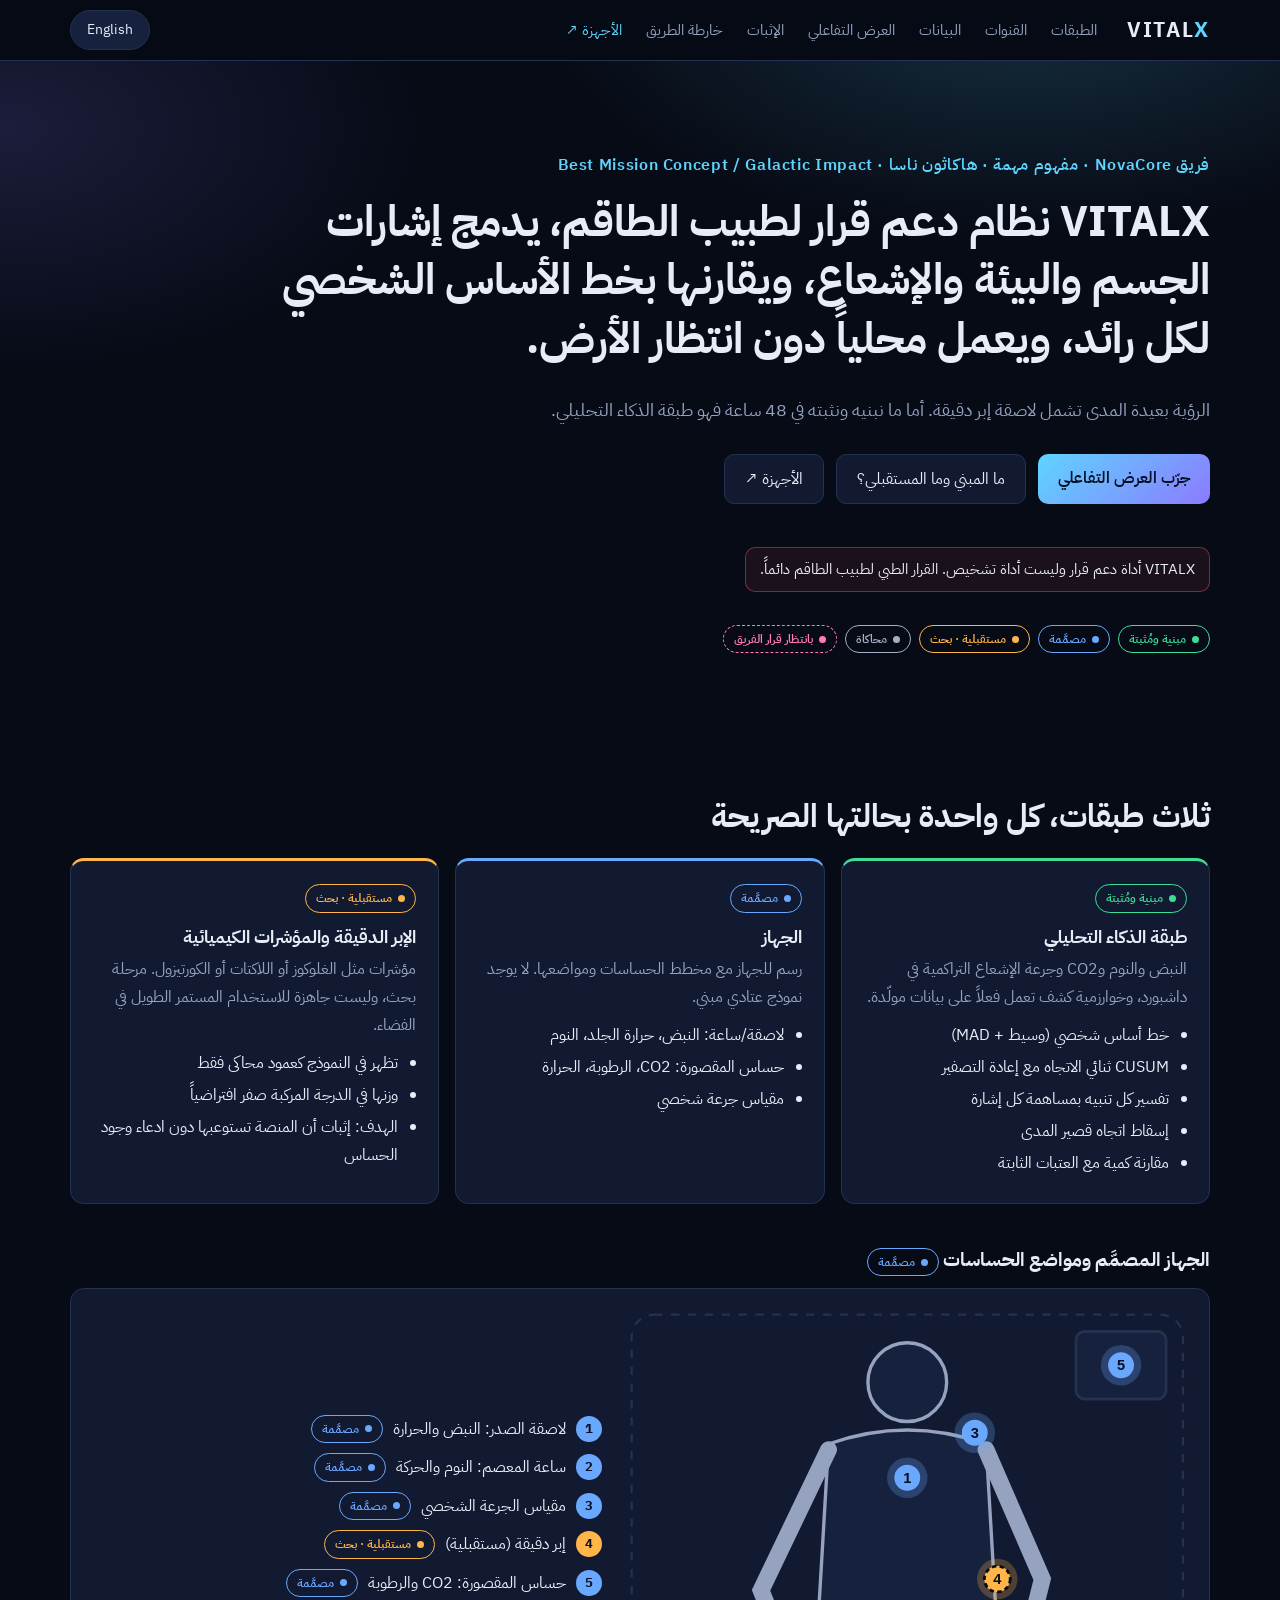
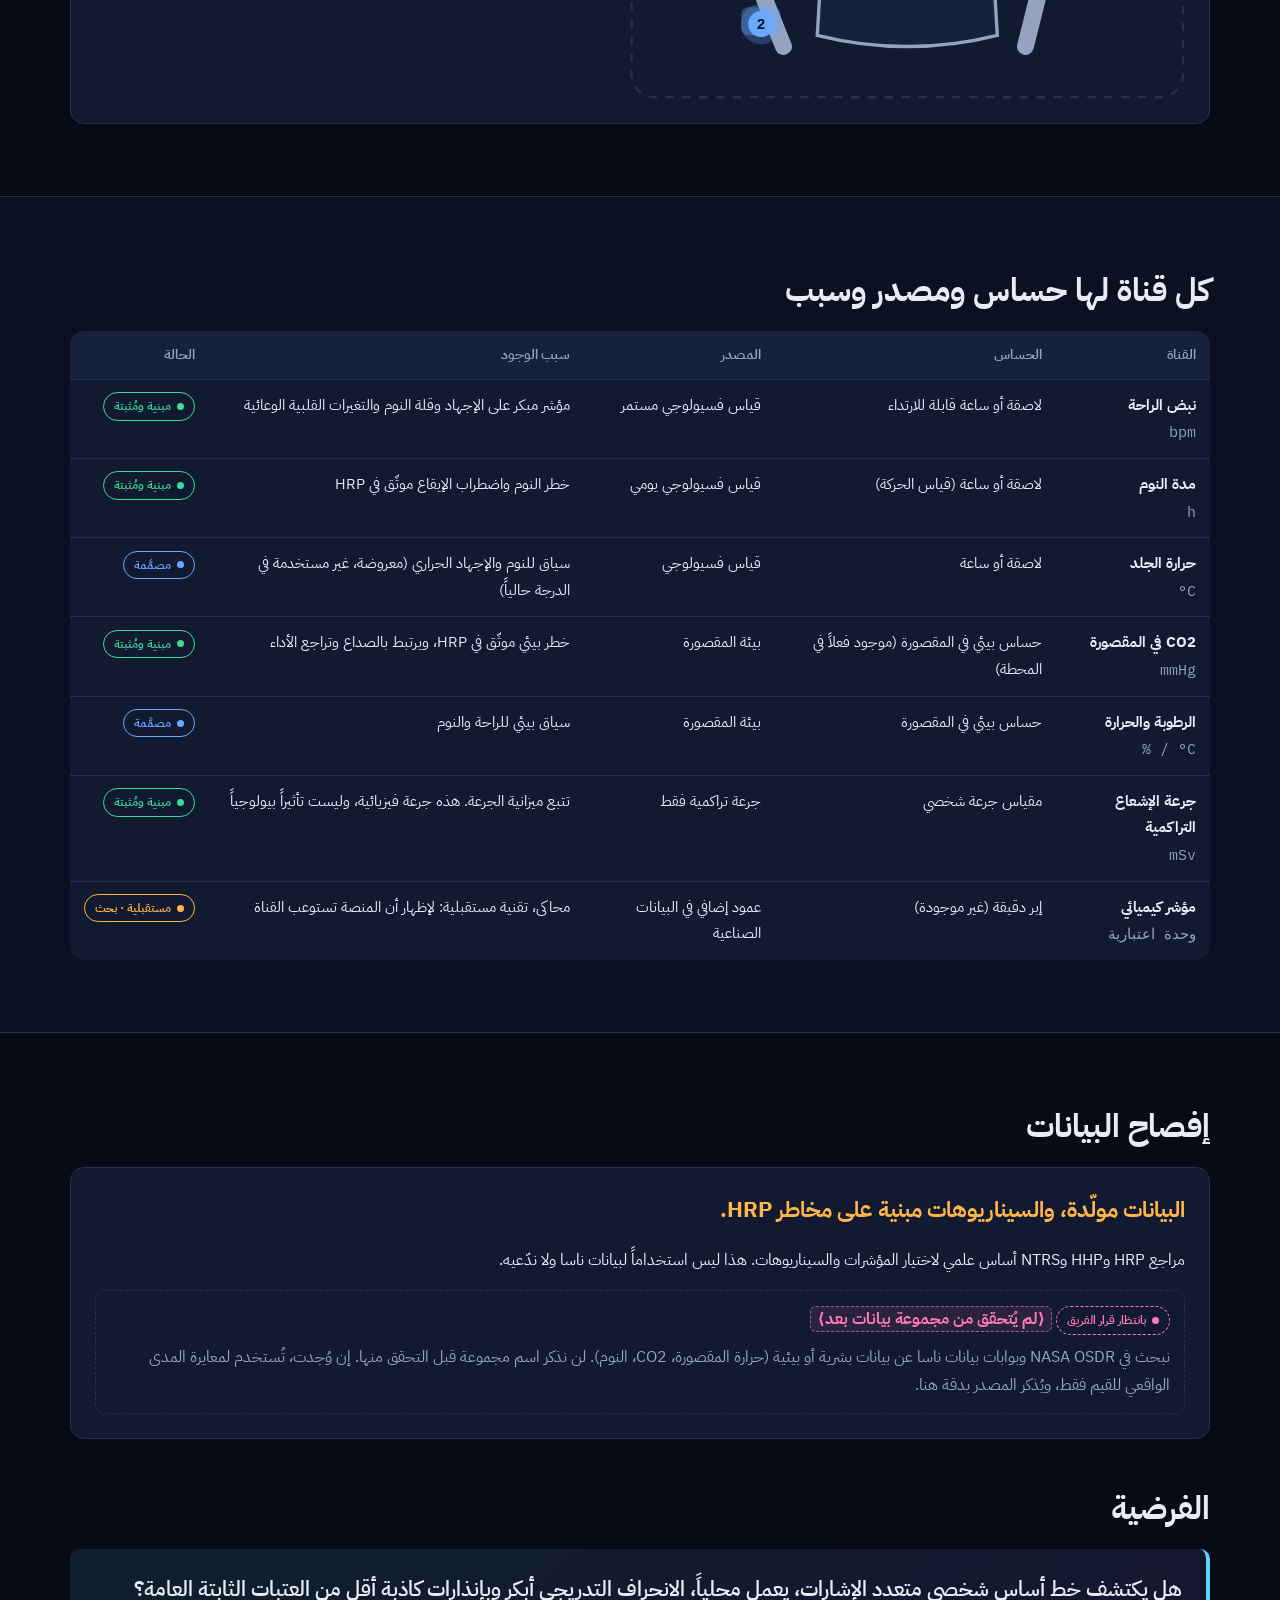
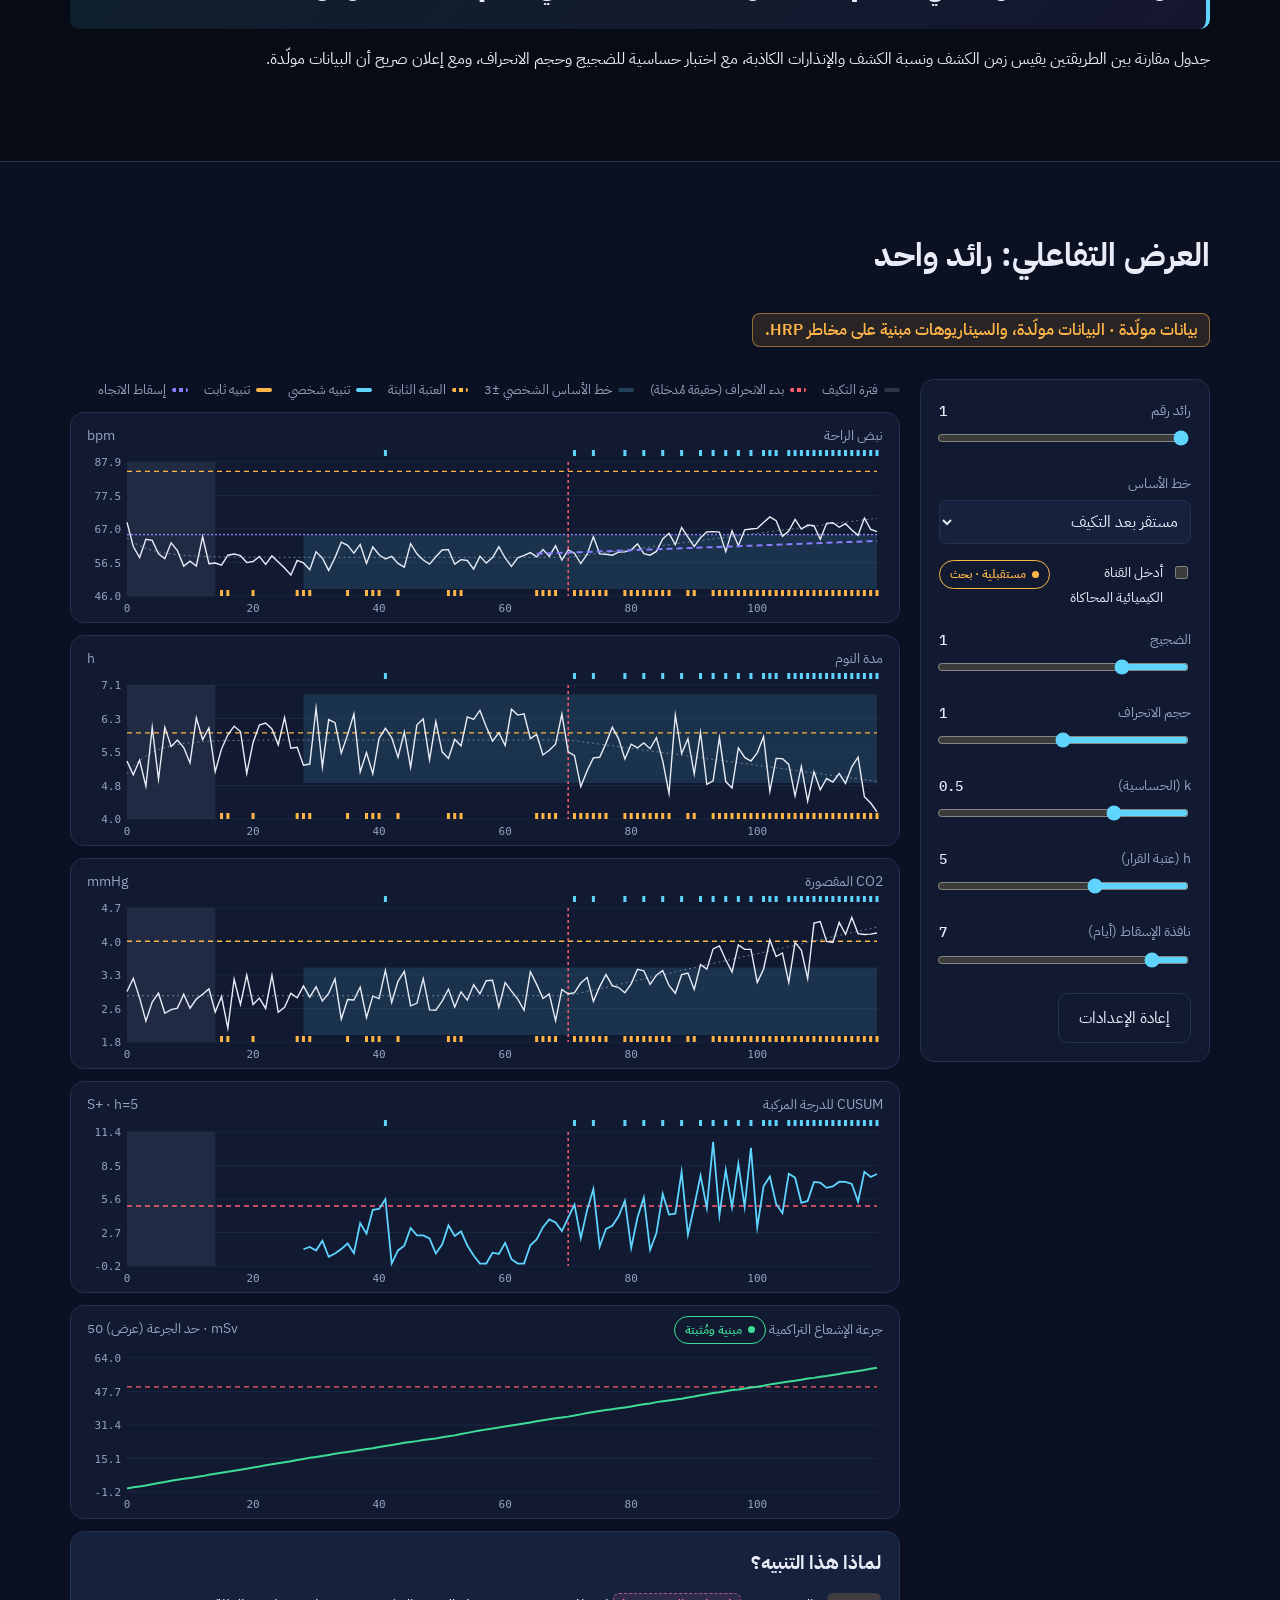
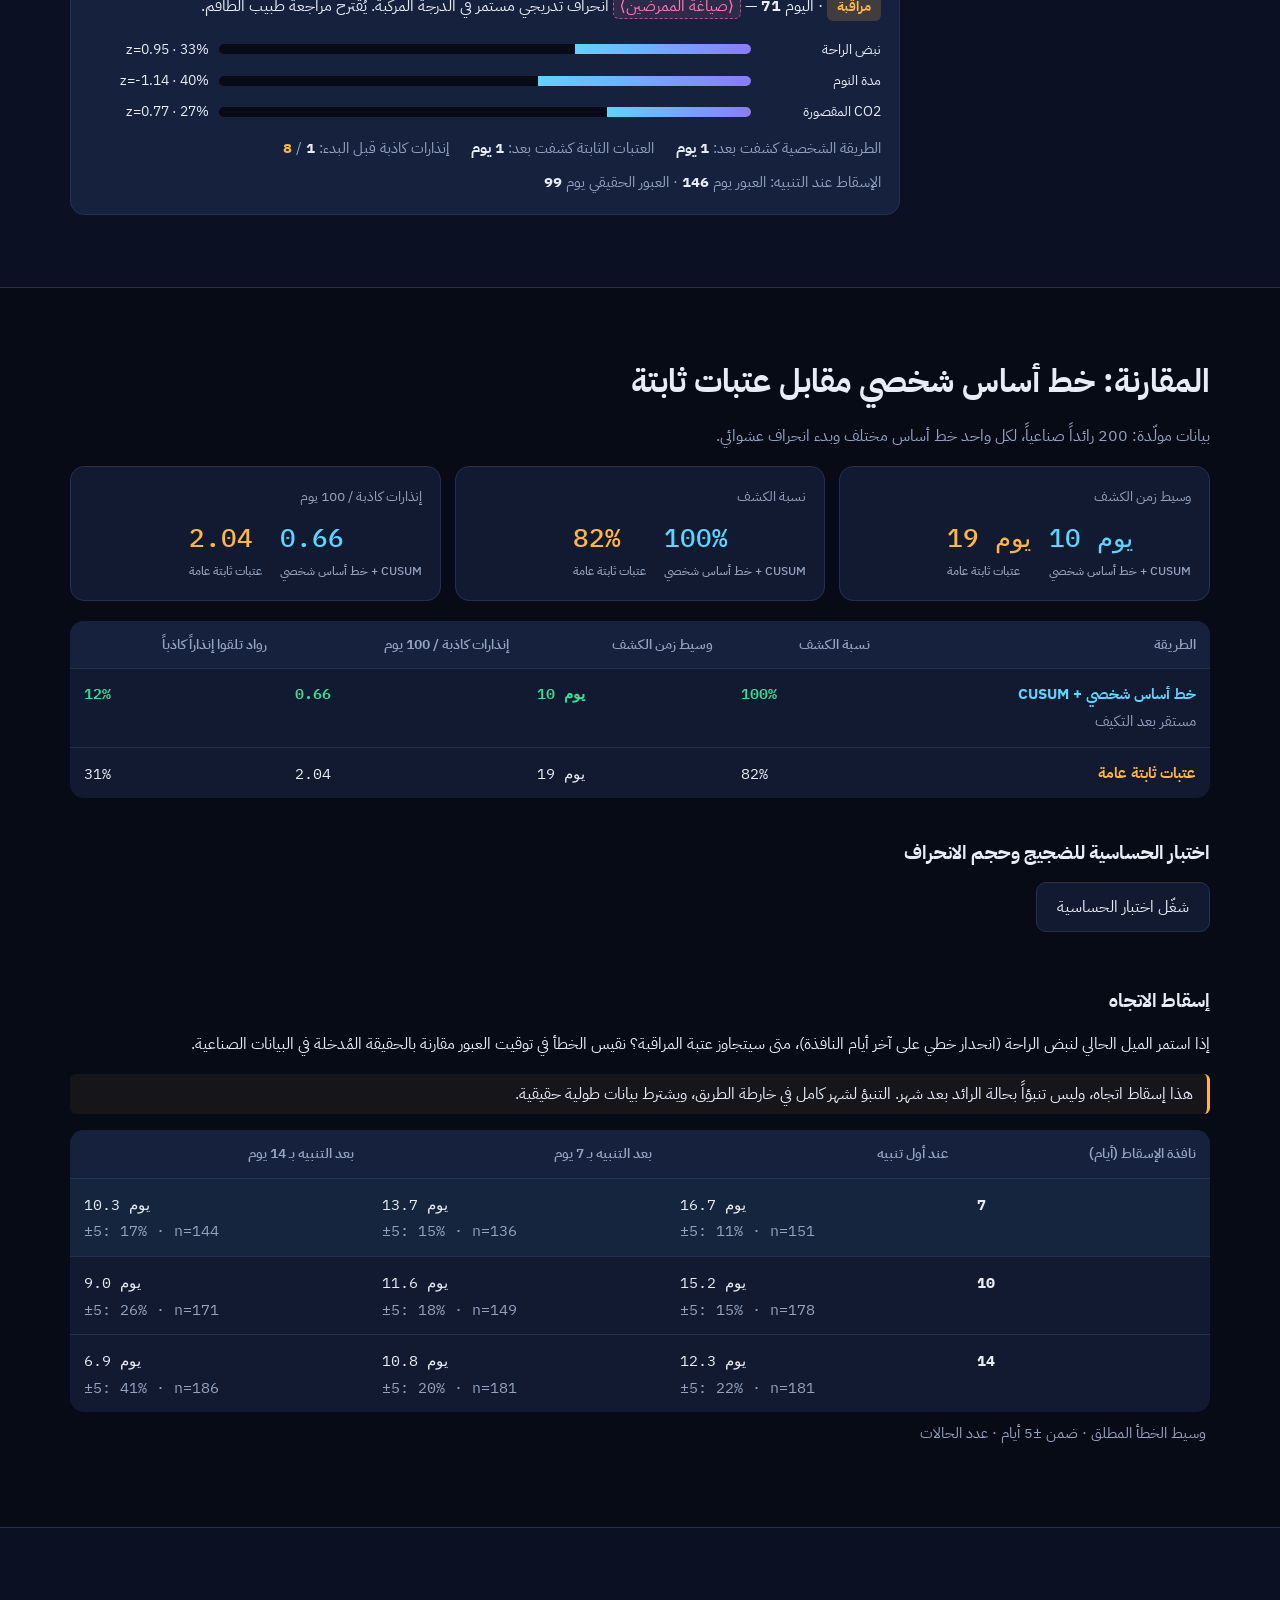
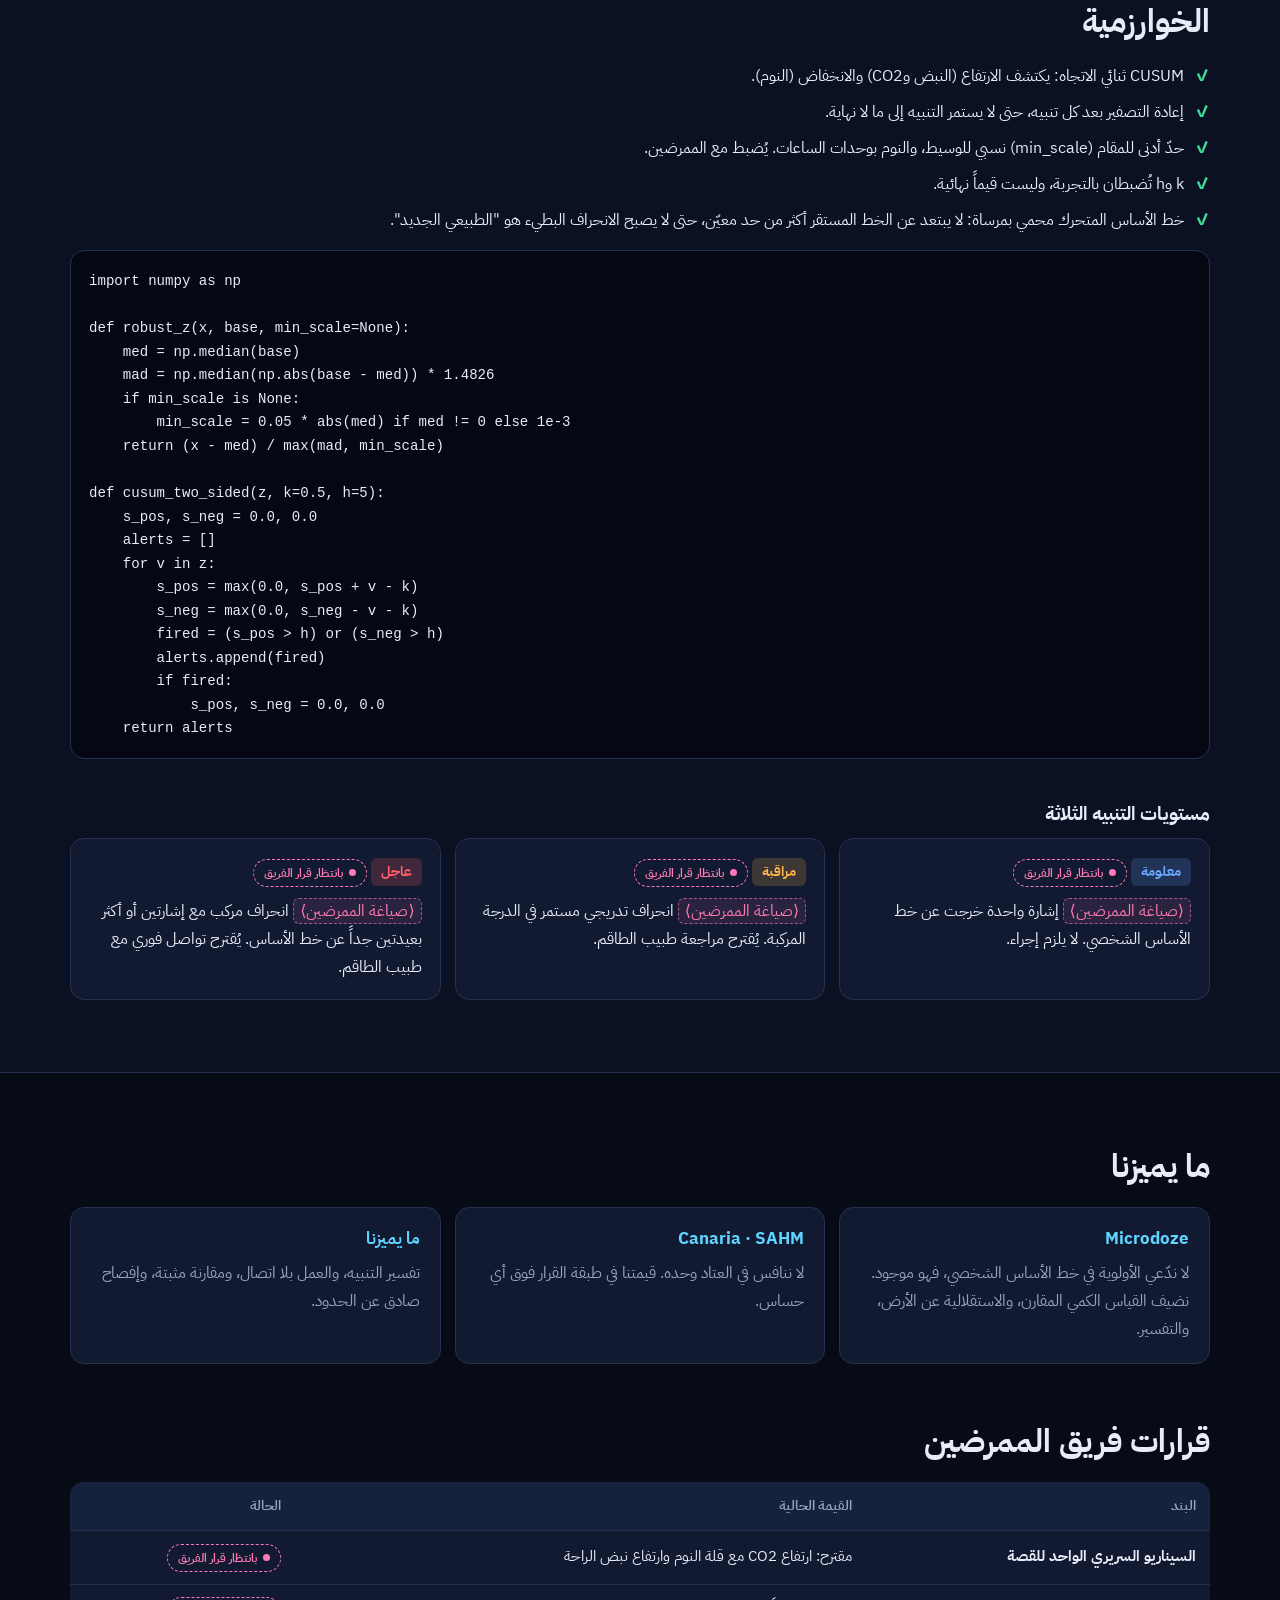
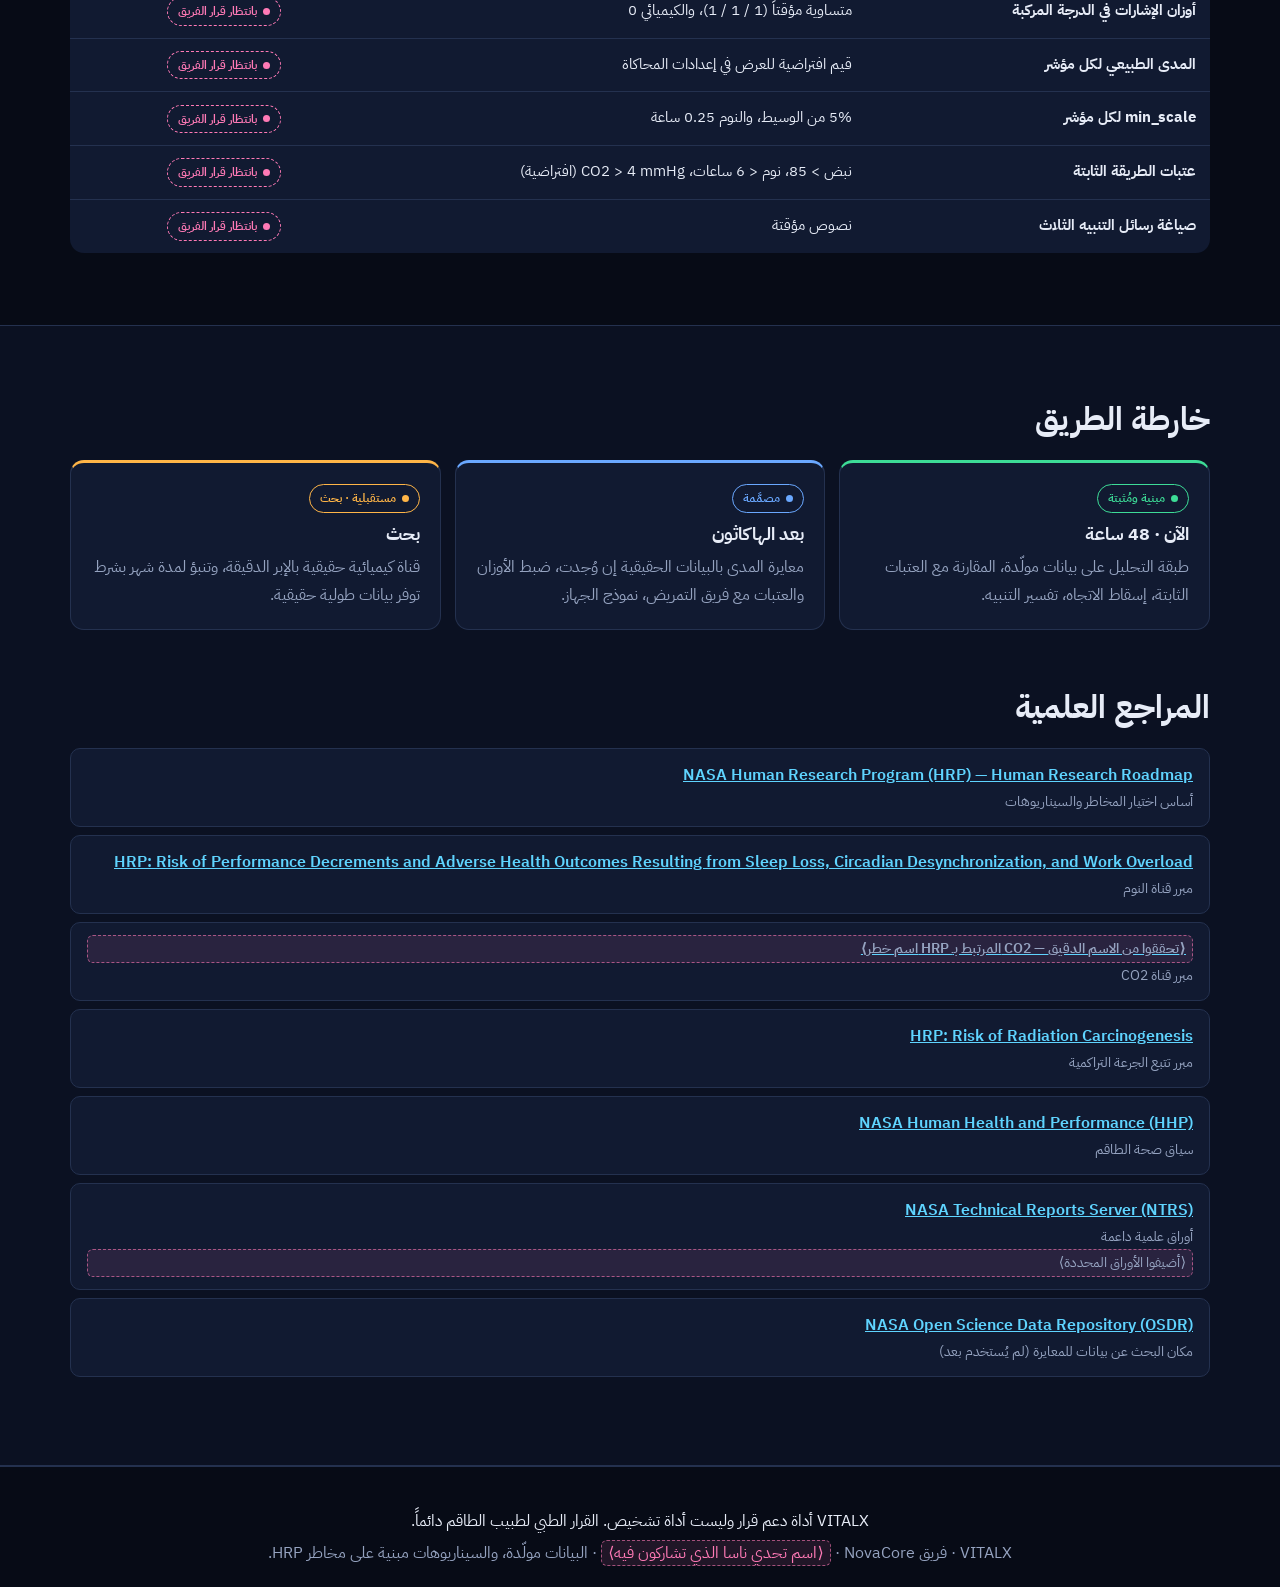
==== index.html @ cd6a0ce9 "Add VITALX project website (bilingual, interactive demo, devices page) Co-Authored-By: Claude Opus 5" ====
<!doctype html>
<html lang="ar" dir="rtl">
<head>
<meta charset="utf-8">
<meta name="viewport" content="width=device-width, initial-scale=1">
<title>VITALX</title>
<link rel="preconnect" href="https://fonts.googleapis.com">
<link rel="preconnect" href="https://fonts.gstatic.com" crossorigin>
<link href="https://fonts.googleapis.com/css2?family=IBM+Plex+Sans+Arabic:wght@400;500;600;700&family=IBM+Plex+Mono:wght@400;500&display=swap" rel="stylesheet">
<link rel="stylesheet" href="styles.css">
</head>
<body>
<!-- هيكل الصفحة فقط. كل النصوص تأتي من content.js -->
<header class="topbar">
  <div class="wrap topbar-in">
    <a class="brand" href="#top">VITAL<span>X</span></a>
    <nav id="nav"></nav>
    <button id="langBtn" class="lang-btn" type="button"></button>
  </div>
</header>

<main id="top">
  <section class="hero">
    <div class="wrap">
      <p class="kicker" id="heroKicker"></p>
      <h1 id="heroVision"></h1>
      <p class="lede" id="heroScope"></p>
      <div class="hero-cta">
        <a class="btn primary" href="#demo" id="ctaDemo"></a>
        <a class="btn" href="#layers" id="ctaLayers"></a>
      </div>
      <p class="disclaimer" id="heroDisclaimer"></p>
      <div class="legend-status" id="statusLegend"></div>
    </div>
  </section>

  <section id="layers" class="sec"><div class="wrap">
    <h2 id="hLayers"></h2>
    <div class="layers" id="layersGrid"></div>
    <h3 id="hDevice"></h3>
    <div class="device">
      <svg id="deviceSvg" viewBox="0 0 100 70" role="img" aria-label="VITALX device diagram"></svg>
      <ol id="deviceList" class="device-list"></ol>
    </div>
  </div></section>

  <section id="channels" class="sec alt"><div class="wrap">
    <h2 id="hChannels"></h2>
    <div class="table-scroll"><table class="tbl" id="channelsTbl"></table></div>
  </div></section>

  <section id="data" class="sec"><div class="wrap">
    <h2 id="hData"></h2>
    <div class="disclosure">
      <p class="big" id="dataDisclosure"></p>
      <p id="dataNotClaim"></p>
      <div class="dataset" id="dataset"></div>
    </div>
    <h2 id="hHypothesis"></h2>
    <blockquote class="hypo" id="hypoQ"></blockquote>
    <p id="hypoProof"></p>
  </div></section>

  <section id="demo" class="sec alt"><div class="wrap">
    <h2 id="hDemo"></h2>
    <p class="tag-synth" id="synthTag"></p>
    <div class="demo">
      <aside class="controls" id="controls"></aside>
      <div class="charts">
        <div class="chart-legend" id="chartLegend"></div>
        <div id="chartPanels"></div>
        <div class="explain" id="explain"></div>
      </div>
    </div>
  </div></section>

  <section id="proof" class="sec"><div class="wrap">
    <h2 id="hProof"></h2>
    <p class="muted" id="cohortNote"></p>
    <div class="kpis" id="kpis"></div>
    <div class="table-scroll"><table class="tbl" id="cohortTbl"></table></div>

    <h3 id="hSens"></h3>
    <button class="btn" id="sensBtn" type="button"></button>
    <div class="table-scroll"><div id="sensOut"></div></div>

    <h3 id="hForecast"></h3>
    <p id="forecastText"></p>
    <p class="note" id="forecastNot"></p>
    <div class="table-scroll"><table class="tbl" id="projTbl"></table></div>
  </div></section>

  <section id="method" class="sec alt"><div class="wrap">
    <h2 id="hMethod"></h2>
    <ul class="ticks" id="methodNotes"></ul>
    <pre class="code" dir="ltr"><code>import numpy as np

def robust_z(x, base, min_scale=None):
    med = np.median(base)
    mad = np.median(np.abs(base - med)) * 1.4826
    if min_scale is None:
        min_scale = 0.05 * abs(med) if med != 0 else 1e-3
    return (x - med) / max(mad, min_scale)

def cusum_two_sided(z, k=0.5, h=5):
    s_pos, s_neg = 0.0, 0.0
    alerts = []
    for v in z:
        s_pos = max(0.0, s_pos + v - k)
        s_neg = max(0.0, s_neg - v - k)
        fired = (s_pos > h) or (s_neg > h)
        alerts.append(fired)
        if fired:
            s_pos, s_neg = 0.0, 0.0
    return alerts</code></pre>
    <h3 id="hAlerts"></h3>
    <div class="alerts" id="alertsGrid"></div>
  </div></section>

  <section id="diff" class="sec"><div class="wrap">
    <h2 id="hDiff"></h2>
    <div class="diff" id="diffGrid"></div>
    <h2 id="hNurses"></h2>
    <div class="table-scroll"><table class="tbl" id="nursesTbl"></table></div>
  </div></section>

  <section id="roadmap" class="sec alt"><div class="wrap">
    <h2 id="hRoadmap"></h2>
    <div class="roadmap" id="roadmapList"></div>
    <h2 id="hRefs"></h2>
    <ul class="refs" id="refsList"></ul>
  </div></section>
</main>

<footer class="foot"><div class="wrap">
  <p id="footDisclaimer"></p>
  <p class="muted" id="footMeta"></p>
</div></footer>

<script src="content.js"></script>
<script src="engine.js"></script>
<script src="app.js"></script>
</body>
</html>
---- styles.css ----
/* VITALX — التصميم. الألوان كلها متغيرات هنا في :root */
:root {
  --bg: #070b16;
  --bg-alt: #0b1122;
  --panel: #111a31;
  --panel-2: #16213d;
  --line: #24314f;
  --text: #e7ecf7;
  --muted: #95a3c0;
  --accent: #5fd4ff;
  --accent-2: #8b7bff;
  --built: #3ddc97;
  --designed: #6aa8ff;
  --future: #ffb547;
  --simulated: #a5afc4;
  --pending: #ff7ab6;
  --danger: #ff5d6c;
  --personal: #5fd4ff;
  --fixed: #ffb547;
  --radius: 14px;
  --font: "IBM Plex Sans Arabic", "Segoe UI", Tahoma, system-ui, sans-serif;
  --mono: "IBM Plex Mono", ui-monospace, Consolas, monospace;
  color-scheme: dark;
}

* { box-sizing: border-box; }
html { scroll-behavior: smooth; }
body {
  margin: 0; background: var(--bg); color: var(--text);
  font-family: var(--font); font-size: 16px; line-height: 1.75;
  -webkit-font-smoothing: antialiased;
}
a { color: var(--accent); }
.wrap { max-width: 1180px; margin: 0 auto; padding: 0 20px; }
h1, h2, h3 { line-height: 1.35; margin: 0 0 .6em; }
h2 { font-size: clamp(1.4rem, 2.6vw, 2rem); }
h3 { font-size: 1.2rem; margin-top: 2.2em; }
.muted { color: var(--muted); }

/* شريط علوي */
.topbar { position: sticky; top: 0; z-index: 20; background: rgba(7,11,22,.85); backdrop-filter: blur(10px); border-bottom: 1px solid var(--line); }
.topbar-in { display: flex; align-items: center; gap: 20px; height: 60px; }
.brand { font-weight: 700; font-size: 1.3rem; letter-spacing: .08em; color: var(--text); text-decoration: none; direction: ltr; }
.brand span { color: var(--accent); }
#nav { display: flex; gap: 4px; flex: 1; overflow-x: auto; scrollbar-width: none; }
#nav a { color: var(--muted); text-decoration: none; padding: 6px 10px; border-radius: 8px; white-space: nowrap; font-size: .95rem; }
#nav a:hover { color: var(--text); background: var(--panel); }
.lang-btn { background: var(--panel-2); color: var(--text); border: 1px solid var(--line); border-radius: 999px; padding: 6px 16px; font: inherit; font-size: .9rem; cursor: pointer; }
.lang-btn:hover { border-color: var(--accent); }

/* البطل */
.hero { padding: 90px 0 70px; background:
  radial-gradient(800px 400px at 80% -10%, rgba(95,212,255,.18), transparent 60%),
  radial-gradient(700px 400px at 0% 10%, rgba(139,123,255,.16), transparent 60%); }
.kicker { color: var(--accent); font-weight: 600; letter-spacing: .04em; margin: 0 0 14px; }
.hero h1 { font-size: clamp(1.6rem, 3.6vw, 2.7rem); font-weight: 700; max-width: 960px; }
.lede { font-size: 1.15rem; color: var(--muted); max-width: 820px; }
.hero-cta { display: flex; gap: 12px; flex-wrap: wrap; margin: 28px 0; }
.btn { display: inline-block; padding: 10px 20px; border-radius: 10px; border: 1px solid var(--line); background: var(--panel); color: var(--text); text-decoration: none; font: inherit; cursor: pointer; }
.btn:hover { border-color: var(--accent); }
.btn.primary { background: linear-gradient(135deg, var(--accent), var(--accent-2)); color: #061021; border: 0; font-weight: 600; }
.btn[disabled] { opacity: .6; cursor: wait; }
.disclaimer { display: inline-block; border: 1px solid rgba(255,93,108,.4); background: rgba(255,93,108,.08); padding: 8px 14px; border-radius: 10px; font-size: .95rem; }
.legend-status { display: flex; gap: 8px; flex-wrap: wrap; margin-top: 18px; }

/* شارات الحالة */
.chip { display: inline-flex; align-items: center; gap: 6px; font-size: .78rem; font-weight: 600; padding: 2px 10px; border-radius: 999px; border: 1px solid currentColor; white-space: nowrap; line-height: 1.8; }
.chip::before { content: ""; width: 7px; height: 7px; border-radius: 50%; background: currentColor; }
.s-built { color: var(--built); } .s-designed { color: var(--designed); } .s-future { color: var(--future); }
.s-simulated { color: var(--simulated); } .s-pending { color: var(--pending); border-style: dashed; }
.ph { color: var(--pending); background: rgba(255,122,182,.1); border: 1px dashed rgba(255,122,182,.6); border-radius: 6px; padding: 0 6px; }

.sec { padding: 72px 0; }
.sec.alt { background: var(--bg-alt); border-block: 1px solid var(--line); }

/* الطبقات */
.layers { display: grid; grid-template-columns: repeat(3, 1fr); gap: 16px; }
.layer { background: var(--panel); border: 1px solid var(--line); border-radius: var(--radius); padding: 22px; border-top: 3px solid var(--c); }
.layer h3 { margin: 12px 0 6px; font-size: 1.15rem; }
.layer p { color: var(--muted); margin: 0 0 10px; }
.layer ul { margin: 0; padding-inline-start: 18px; }
.layer li { margin: 4px 0; }

.device { display: grid; grid-template-columns: 1.1fr 1fr; gap: 24px; align-items: center; background: var(--panel); border: 1px solid var(--line); border-radius: var(--radius); padding: 20px; }
#deviceSvg { width: 100%; height: auto; }
.device-list { margin: 0; padding: 0; list-style: none; counter-reset: d; }
.device-list li { display: flex; gap: 10px; align-items: center; margin: 10px 0; flex-wrap: wrap; }
.device-list .num { width: 26px; height: 26px; border-radius: 50%; display: grid; place-items: center; font-size: .8rem; font-weight: 700; color: #061021; flex: none; }

/* جداول */
.table-scroll { overflow-x: auto; }
.tbl { width: 100%; border-collapse: collapse; background: var(--panel); border-radius: var(--radius); overflow: hidden; font-size: .95rem; }
.tbl th, .tbl td { padding: 12px 14px; text-align: start; border-bottom: 1px solid var(--line); vertical-align: top; }
.tbl th { background: var(--panel-2); color: var(--muted); font-weight: 600; font-size: .85rem; }
.tbl tr:last-child td { border-bottom: 0; }
.tbl .num { font-family: var(--mono); direction: ltr; unicode-bidi: isolate; }
.tbl .win { color: var(--built); font-weight: 600; }
.tbl tr.current td { background: rgba(95,212,255,.06); }

/* البيانات */
.disclosure { background: var(--panel); border: 1px solid var(--line); border-radius: var(--radius); padding: 24px; margin-bottom: 48px; }
.disclosure .big { font-size: 1.35rem; font-weight: 700; margin: 0 0 8px; color: var(--future); }
.dataset { margin-top: 16px; padding: 14px; border: 1px dashed var(--line); border-radius: 10px; }
.hypo { margin: 0 0 14px; padding: 22px 24px; font-size: 1.3rem; font-weight: 600; background: linear-gradient(135deg, rgba(95,212,255,.10), rgba(139,123,255,.10)); border-inline-start: 4px solid var(--accent); border-radius: 10px; }

/* العرض التفاعلي */
.tag-synth { display: inline-block; background: rgba(255,181,71,.12); color: var(--future); border: 1px solid rgba(255,181,71,.5); border-radius: 8px; padding: 2px 12px; font-weight: 600; }
.demo { display: grid; grid-template-columns: 290px 1fr; gap: 20px; margin-top: 16px; }
.controls { background: var(--panel); border: 1px solid var(--line); border-radius: var(--radius); padding: 18px; align-self: start; position: sticky; top: 76px; }
.ctl { margin-bottom: 16px; }
.ctl label { display: flex; justify-content: space-between; gap: 8px; font-size: .9rem; color: var(--muted); margin-bottom: 4px; }
.ctl label b { color: var(--text); font-family: var(--mono); font-weight: 500; }
.ctl input[type=range] { width: 100%; accent-color: var(--accent); }
.ctl select { width: 100%; background: var(--panel-2); color: var(--text); border: 1px solid var(--line); border-radius: 8px; padding: 8px; font: inherit; }
.ctl.check label { justify-content: flex-start; align-items: flex-start; color: var(--text); cursor: pointer; }
.ctl.check input { margin-top: 6px; accent-color: var(--accent); }
.ctl-row { display: flex; gap: 8px; flex-wrap: wrap; }
.charts { min-width: 0; }
.panel { background: var(--panel); border: 1px solid var(--line); border-radius: var(--radius); padding: 10px 12px 4px; margin-bottom: 12px; }
.panel-title { display: flex; justify-content: space-between; font-size: .9rem; color: var(--muted); padding: 0 4px; }
.panel canvas { width: 100%; height: 170px; display: block; direction: ltr; }
.chart-legend { display: flex; flex-wrap: wrap; gap: 6px 16px; font-size: .82rem; color: var(--muted); margin-bottom: 10px; }
.chart-legend span { display: inline-flex; align-items: center; gap: 6px; }
.chart-legend i { display: inline-block; width: 16px; height: 4px; border-radius: 2px; }
.explain { background: var(--panel-2); border: 1px solid var(--line); border-radius: var(--radius); padding: 18px; }
.explain h3 { margin: 0 0 10px; }
.bars .bar { display: grid; grid-template-columns: 120px 1fr 120px; gap: 10px; align-items: center; margin: 6px 0; font-size: .9rem; }
.bars .track { height: 10px; background: var(--bg); border-radius: 6px; overflow: hidden; }
.bars .fill { height: 100%; background: linear-gradient(90deg, var(--accent), var(--accent-2)); }
.lvl { display: inline-block; padding: 2px 10px; border-radius: 6px; font-weight: 700; font-size: .85rem; }
.lvl-1 { background: rgba(106,168,255,.18); color: var(--designed); }
.lvl-2 { background: rgba(255,181,71,.18); color: var(--future); }
.lvl-3 { background: rgba(255,93,108,.2); color: var(--danger); }
.facts { display: flex; flex-wrap: wrap; gap: 8px 22px; margin-top: 12px; font-size: .92rem; color: var(--muted); }
.facts b { color: var(--text); }

/* المؤشرات */
.kpis { display: grid; grid-template-columns: repeat(3, 1fr); gap: 14px; margin: 16px 0 20px; }
.kpi { background: var(--panel); border: 1px solid var(--line); border-radius: var(--radius); padding: 18px; }
.kpi .lab { color: var(--muted); font-size: .88rem; }
.kpi .vals { display: flex; gap: 18px; align-items: baseline; margin-top: 6px; flex-wrap: wrap; }
.kpi .v { font-family: var(--mono); font-size: 1.6rem; font-weight: 500; direction: ltr; }
.kpi .v small { font-size: .75rem; color: var(--muted); display: block; font-family: var(--font); }
.kpi .v.p { color: var(--personal); } .kpi .v.f { color: var(--fixed); }
.note { border-inline-start: 3px solid var(--future); padding: 6px 14px; background: rgba(255,181,71,.06); border-radius: 6px; }
#sensOut { margin-top: 14px; }
#sensBtn { margin-top: 4px; }

/* الخوارزمية */
.ticks { padding: 0; list-style: none; }
.ticks li { padding-inline-start: 26px; position: relative; margin: 8px 0; }
.ticks li::before { content: "✓"; position: absolute; inset-inline-start: 0; color: var(--built); font-weight: 700; }
.code { background: #050812; border: 1px solid var(--line); border-radius: var(--radius); padding: 18px; overflow-x: auto; font-family: var(--mono); font-size: .88rem; line-height: 1.6; text-align: left; }
.alerts { display: grid; grid-template-columns: repeat(3, 1fr); gap: 14px; }
.alert-card { background: var(--panel); border: 1px solid var(--line); border-radius: var(--radius); padding: 18px; }
.alert-card p { margin: 10px 0 0; }

.diff { display: grid; grid-template-columns: repeat(3, 1fr); gap: 14px; margin-bottom: 56px; }
.diff-card { background: var(--panel); border: 1px solid var(--line); border-radius: var(--radius); padding: 20px; }
.diff-card h3 { margin: 0 0 8px; color: var(--accent); font-size: 1.05rem; }
.diff-card p { margin: 0; color: var(--muted); }

.roadmap { display: grid; grid-template-columns: repeat(3, 1fr); gap: 14px; margin-bottom: 56px; }
.road { background: var(--panel); border: 1px solid var(--line); border-radius: var(--radius); padding: 20px; border-top: 3px solid var(--c); }
.road h3 { margin: 10px 0 6px; font-size: 1.1rem; }
.road p { margin: 0; color: var(--muted); }
.refs { padding: 0; list-style: none; }
.refs li { background: var(--panel); border: 1px solid var(--line); border-radius: 10px; padding: 12px 16px; margin: 8px 0; }
.refs a { font-weight: 600; direction: ltr; unicode-bidi: isolate; }
.refs span { display: block; color: var(--muted); font-size: .9rem; }

.foot { padding: 36px 0; border-top: 1px solid var(--line); text-align: center; }
.foot p { margin: 4px 0; }

@media (max-width: 900px) {
  .layers, .alerts, .diff, .roadmap, .kpis { grid-template-columns: 1fr; }
  .device { grid-template-columns: 1fr; }
  .demo { grid-template-columns: 1fr; }
  .controls { position: static; }
  #nav { display: none; }
  .bars .bar { grid-template-columns: 90px 1fr 90px; }
  .hero { padding: 56px 0 44px; }
  .wrap { padding: 0 16px; }
}
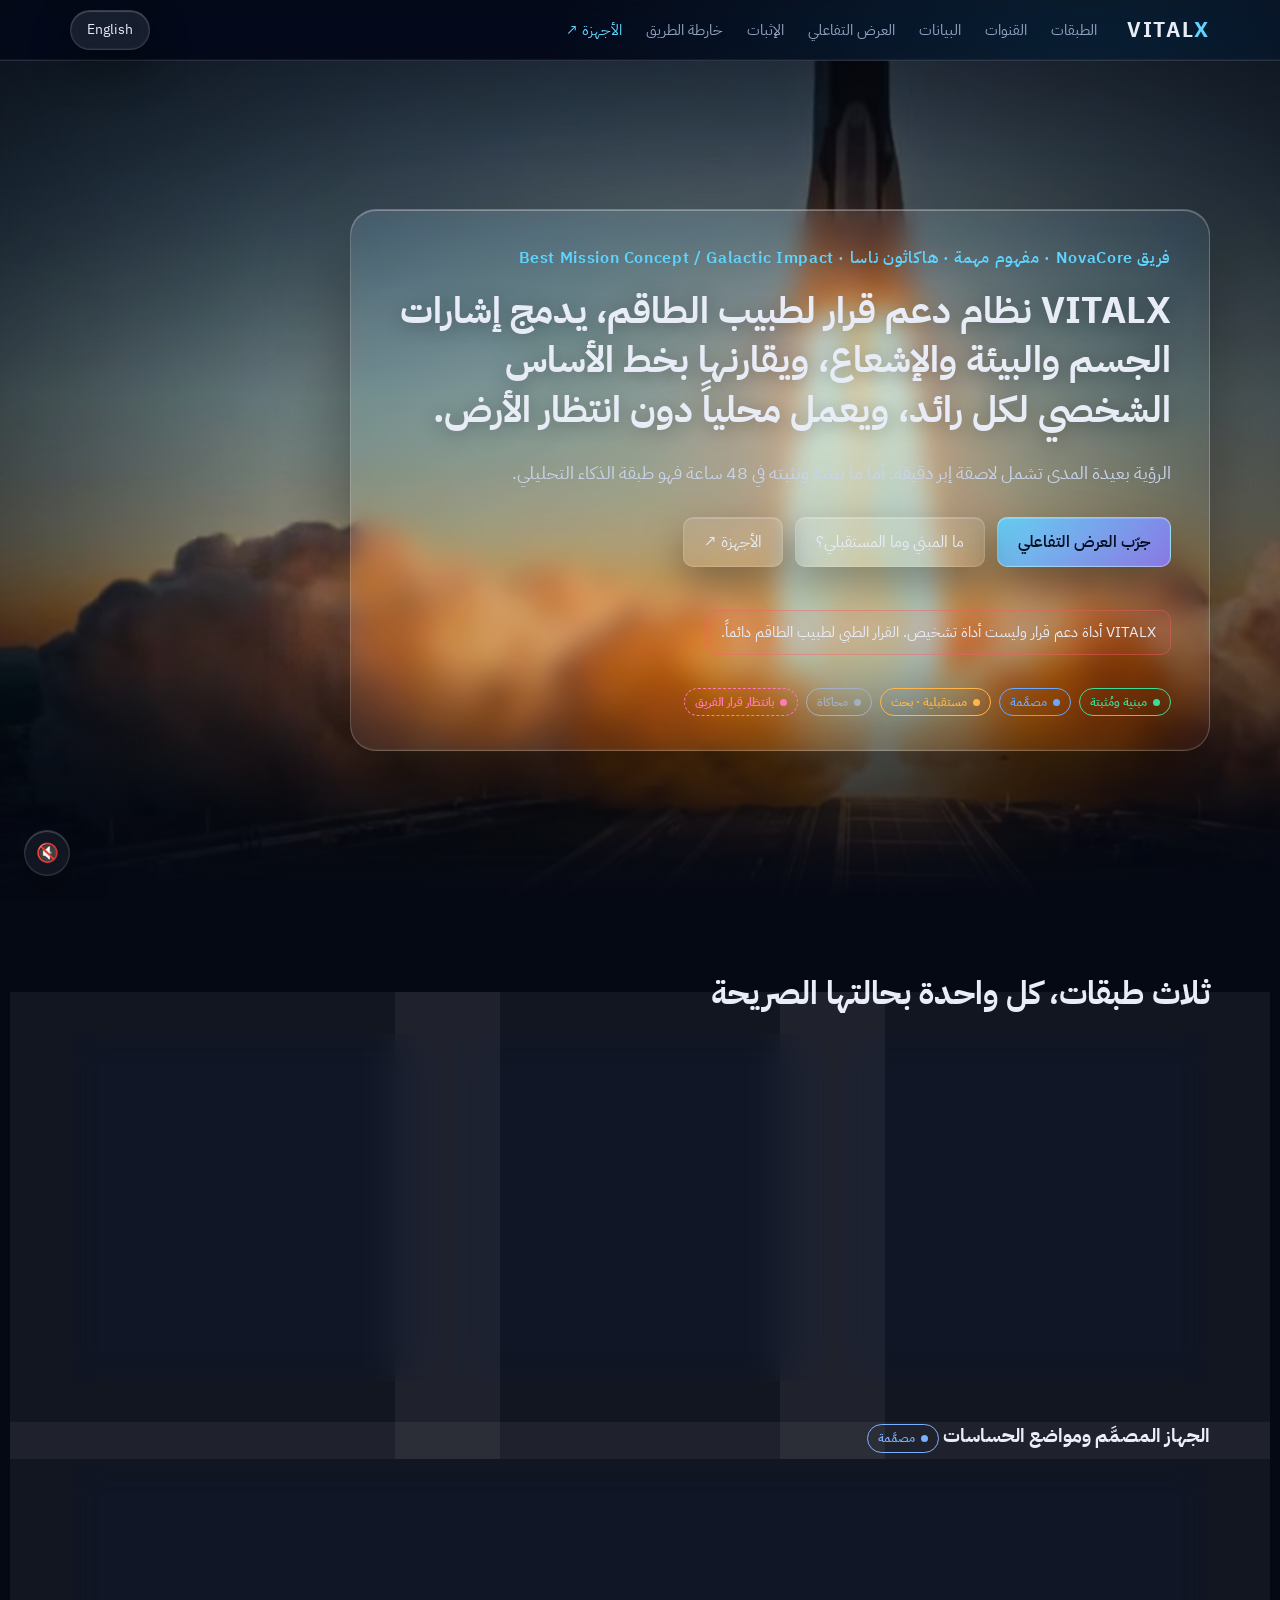
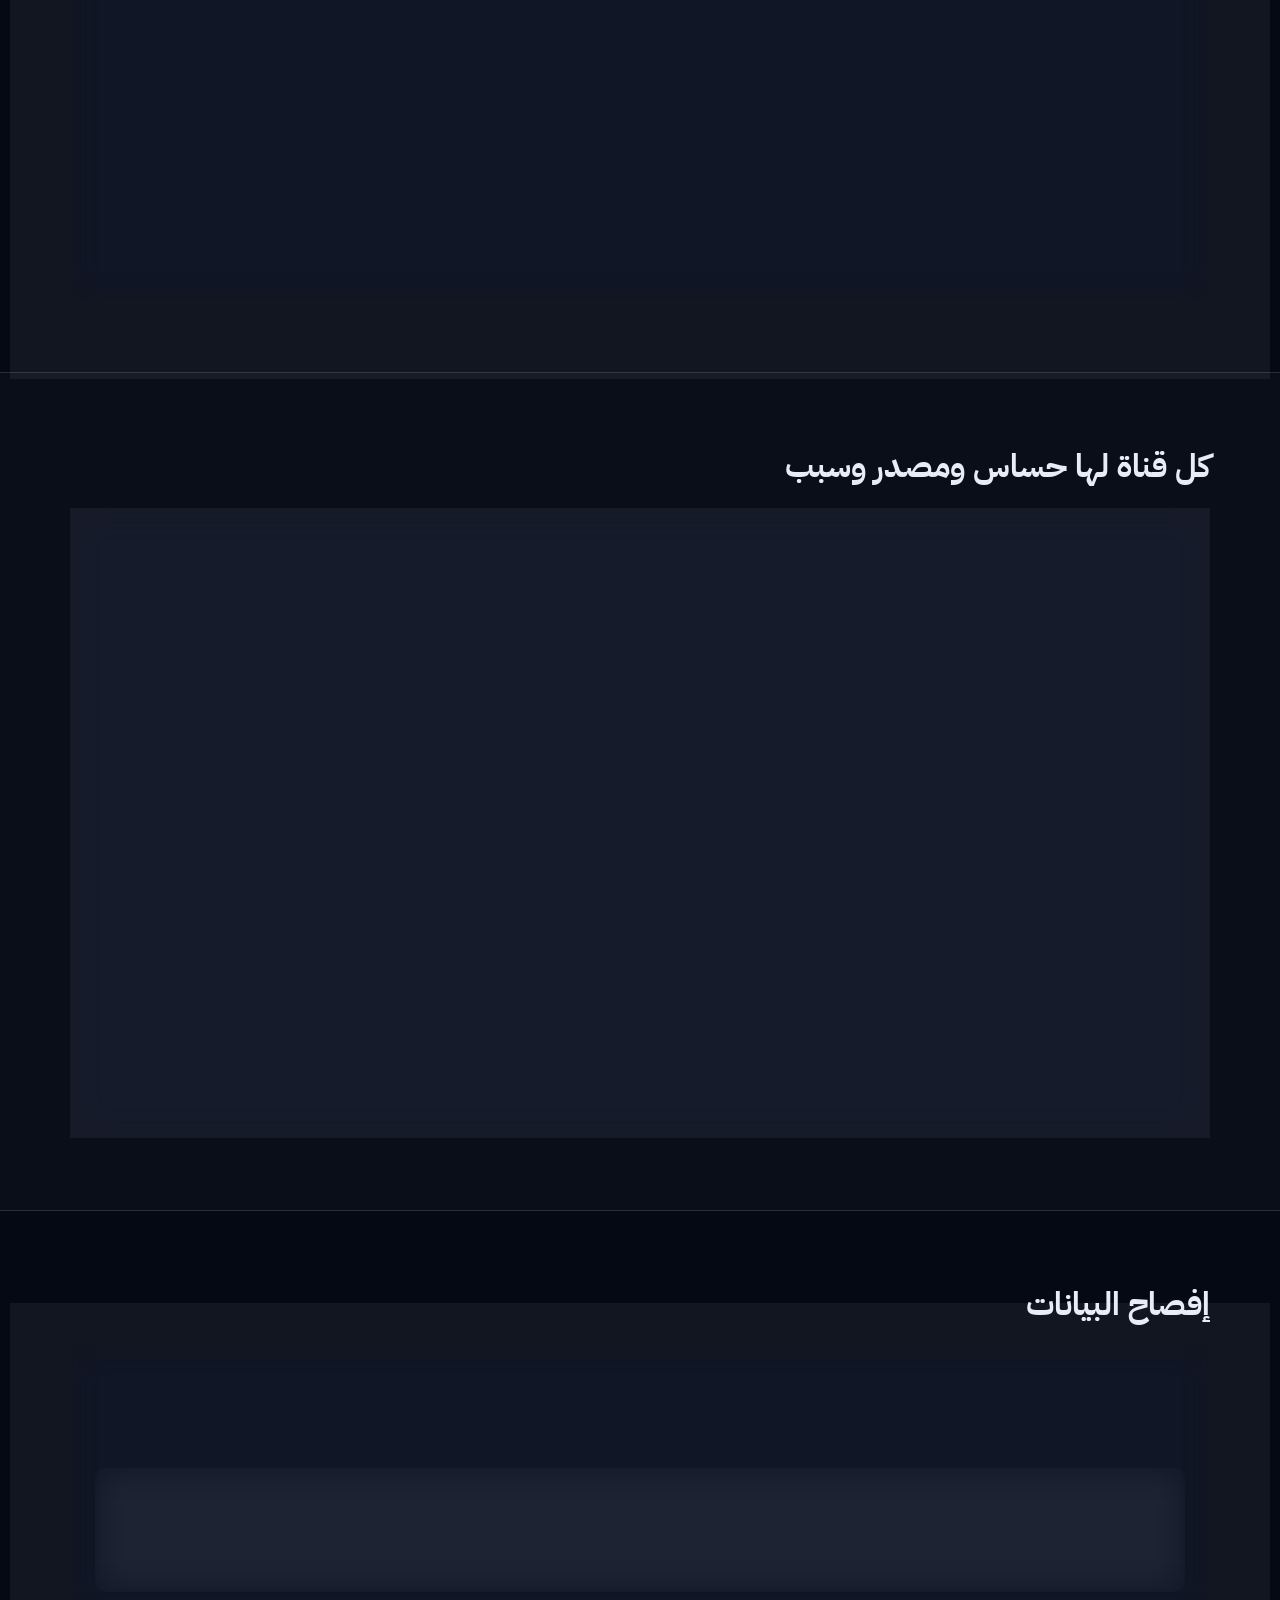
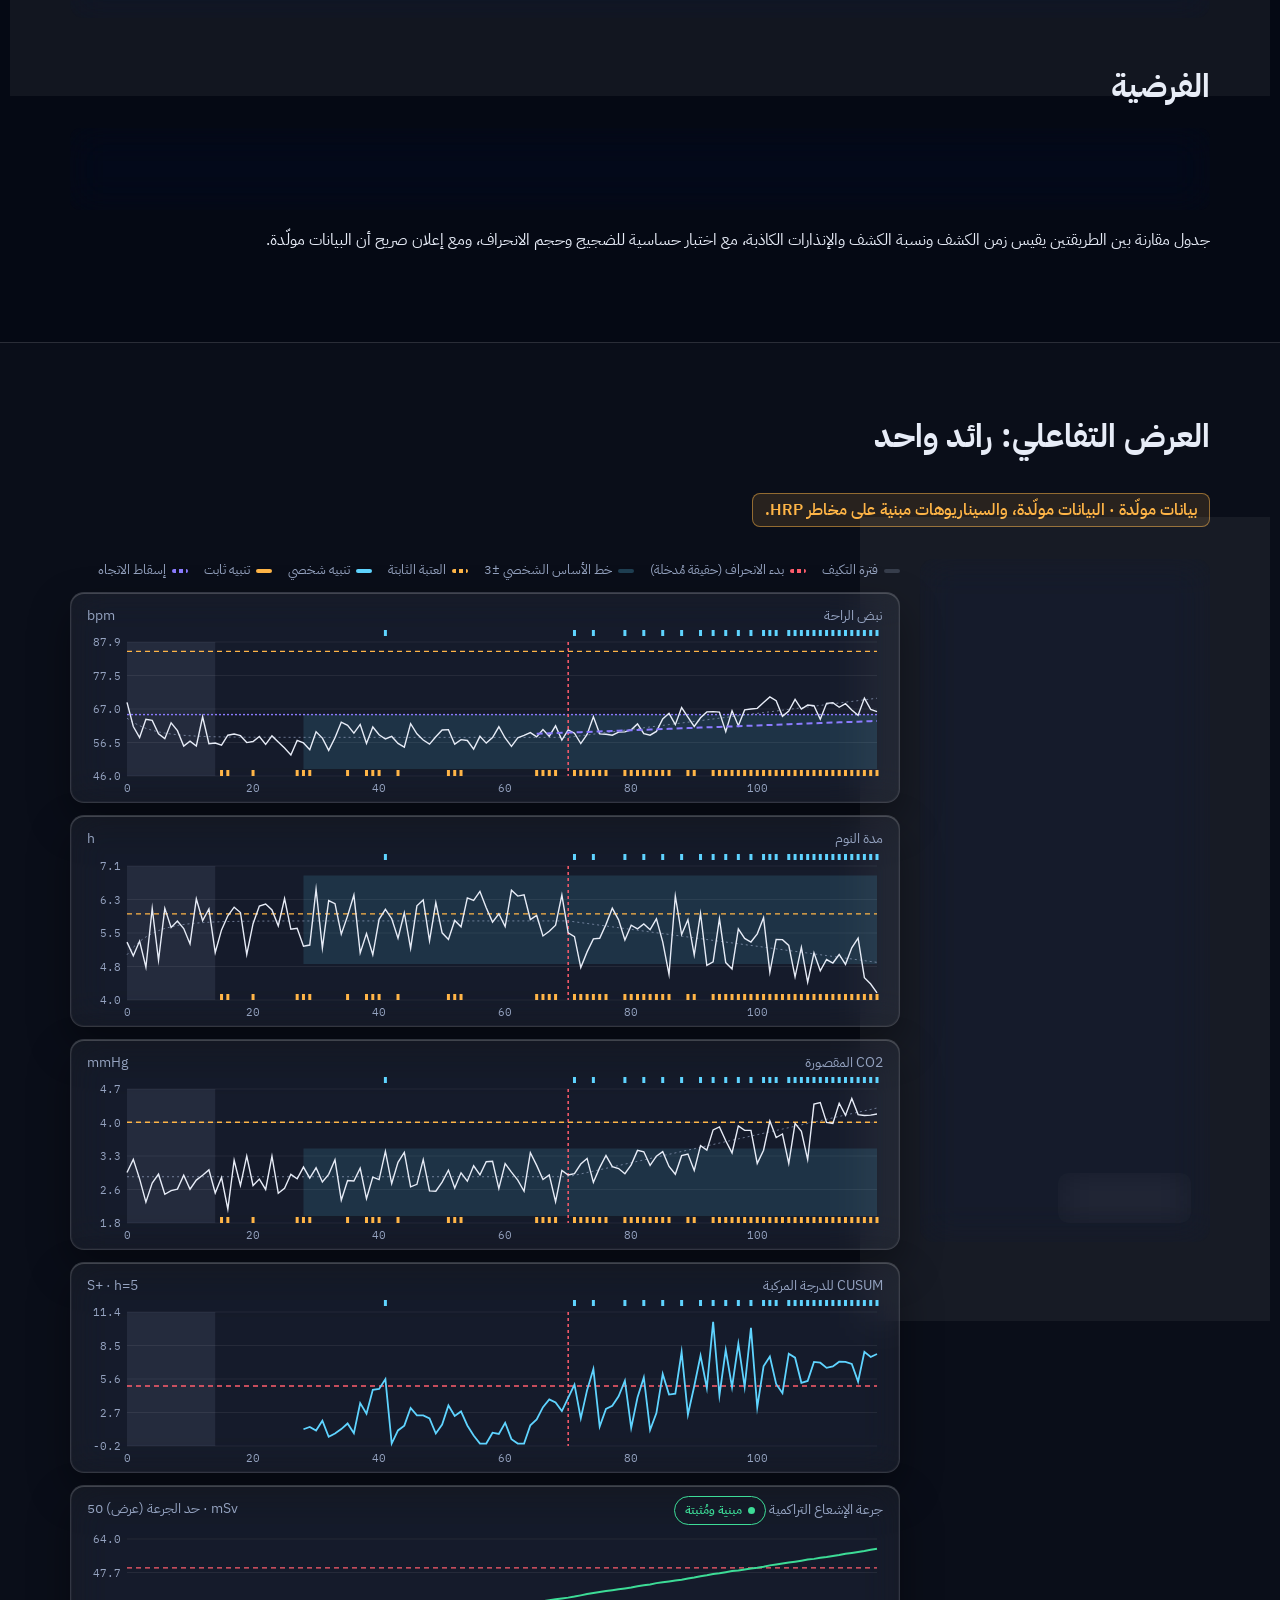
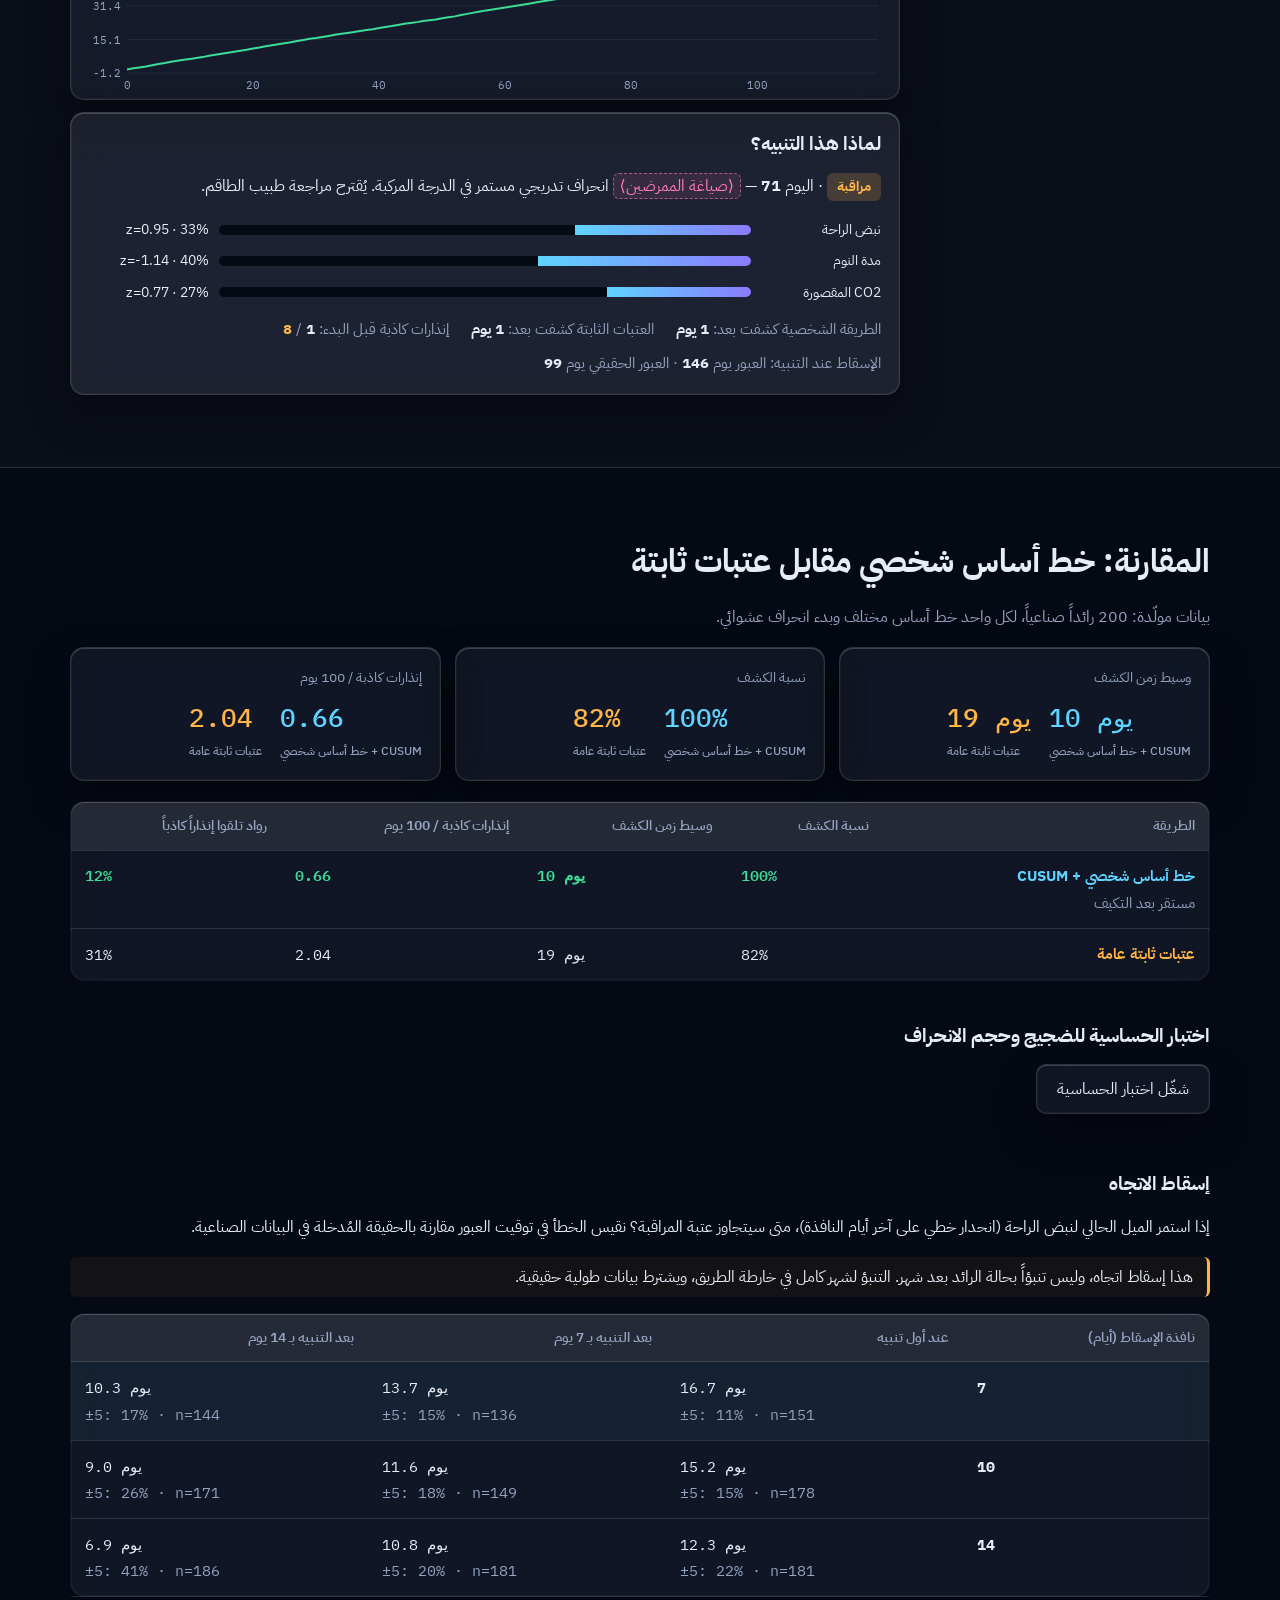
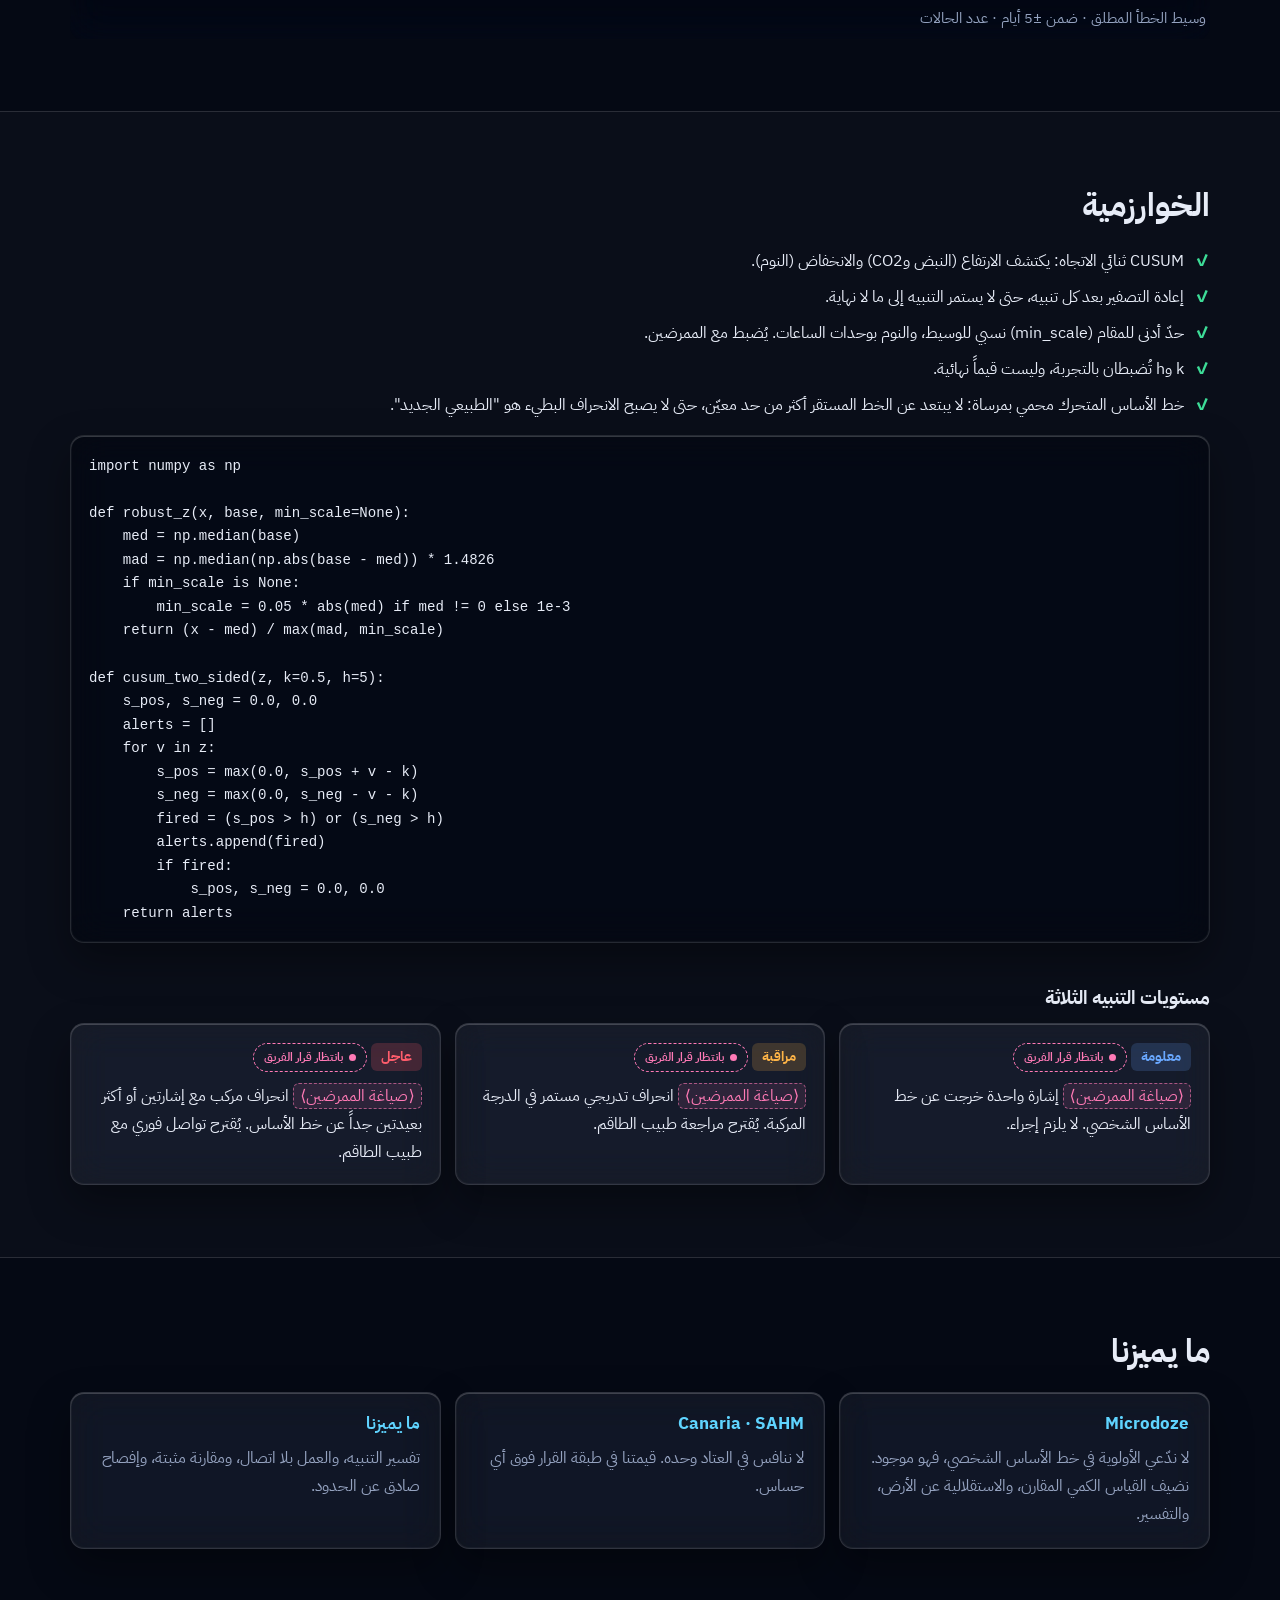
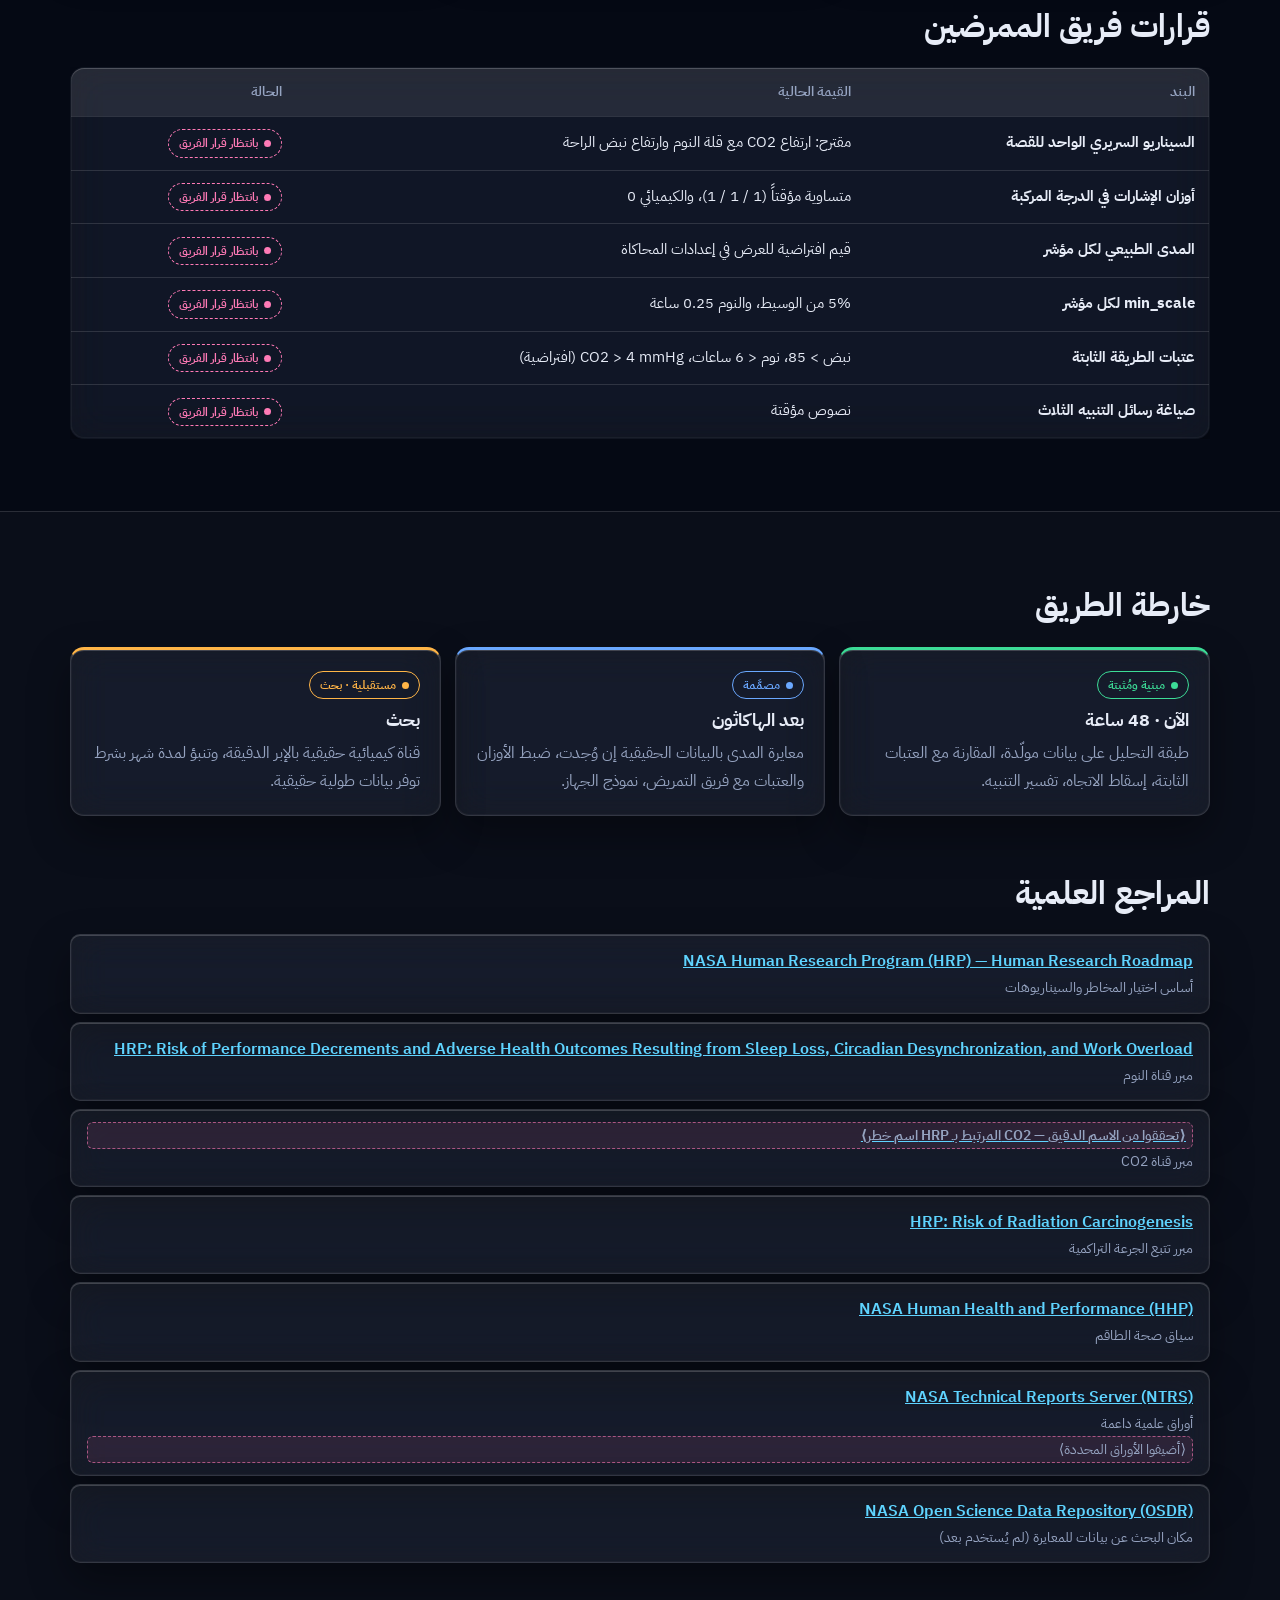
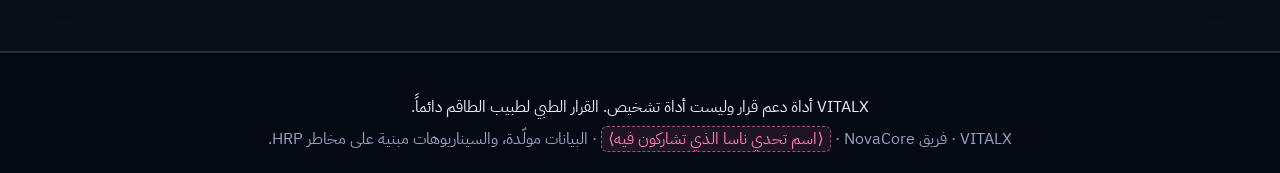
==== commit a2e2528c: "Glass redesign of the site and add the VITALX trailer Co-Authored-By: Claude Opus 5.5 <noreply@anthr" ====
--- a/index.html
+++ b/index.html
@@ -21,7 +21,14 @@
 
 <main id="top">
   <section class="hero">
-    <div class="wrap">
+    <video class="hero-video" id="heroVideo" poster="media/vitalx-poster.jpg"
+           autoplay muted loop playsinline preload="auto" aria-hidden="true">
+      <source src="media/vitalx-trailer.webm" type="video/webm">
+      <source src="media/vitalx-trailer.mp4" type="video/mp4">
+    </video>
+    <div class="hero-shade" aria-hidden="true"></div>
+    <button class="sound-btn glass" id="soundBtn" type="button" aria-label="Sound on / off" aria-pressed="false">🔇</button>
+    <div class="wrap hero-glass glass">
       <p class="kicker" id="heroKicker"></p>
       <h1 id="heroVision"></h1>
       <p class="lede" id="heroScope"></p>
@@ -140,5 +147,17 @@
 <script src="content.js"></script>
 <script src="engine.js"></script>
 <script src="app.js"></script>
+<script>
+// زر الصوت لفيديو الخلفية (يبدأ صامتاً لأن المتصفحات تمنع التشغيل التلقائي بالصوت)
+(() => {
+  const v = document.getElementById("heroVideo"), b = document.getElementById("soundBtn");
+  b.addEventListener("click", () => {
+    v.muted = !v.muted;
+    if (!v.muted) { v.currentTime = 0; v.play(); }
+    b.textContent = v.muted ? "🔇" : "🔊";
+    b.setAttribute("aria-pressed", String(!v.muted));
+  });
+})();
+</script>
 </body>
 </html>
--- a/styles.css
+++ b/styles.css
@@ -1,10 +1,14 @@
 /* VITALX — التصميم. الألوان كلها متغيرات هنا في :root */
 :root {
-  --bg: #070b16;
-  --bg-alt: #0b1122;
-  --panel: #111a31;
-  --panel-2: #16213d;
-  --line: #24314f;
+  --bg: #050914;
+  --bg-alt: rgba(255,255,255,.025);
+  --panel: rgba(255,255,255,.055);
+  --panel-2: rgba(255,255,255,.085);
+  --line: rgba(255,255,255,.13);
+  /* النمط الزجاجي */
+  --glass-blur: blur(18px) saturate(150%);
+  --glass-edge: inset 0 1px 0 rgba(255,255,255,.16), inset 0 0 0 1px rgba(255,255,255,.04);
+  --glass-shadow: 0 18px 40px rgba(0,0,0,.35);
   --text: #e7ecf7;
   --muted: #95a3c0;
   --accent: #5fd4ff;
@@ -30,6 +34,21 @@
   font-family: var(--font); font-size: 16px; line-height: 1.75;
   -webkit-font-smoothing: antialiased;
 }
+/* أضواء ثابتة خلف الصفحة حتى يظهر الزجاج */
+body::before { content: ""; position: fixed; inset: 0; z-index: -1; pointer-events: none; background:
+  radial-gradient(900px 600px at 85% 10%, rgba(95,212,255,.16), transparent 60%),
+  radial-gradient(800px 600px at 5% 45%, rgba(139,123,255,.15), transparent 60%),
+  radial-gradient(900px 700px at 70% 95%, rgba(61,220,151,.08), transparent 60%),
+  var(--bg); }
+
+/* سطح زجاجي مشترك */
+.glass, .layer, .device, .tbl, .disclosure, .dataset, .hypo, .controls, .panel, .explain, .kpi,
+.alert-card, .diff-card, .road, .refs li, .btn, .lang-btn, .code {
+  background: var(--panel);
+  -webkit-backdrop-filter: var(--glass-blur); backdrop-filter: var(--glass-blur);
+  border: 1px solid var(--line);
+  box-shadow: var(--glass-edge), var(--glass-shadow);
+}
 a { color: var(--accent); }
 .wrap { max-width: 1180px; margin: 0 auto; padding: 0 20px; }
 h1, h2, h3 { line-height: 1.35; margin: 0 0 .6em; }
@@ -38,7 +57,7 @@
 .muted { color: var(--muted); }
 
 /* شريط علوي */
-.topbar { position: sticky; top: 0; z-index: 20; background: rgba(7,11,22,.85); backdrop-filter: blur(10px); border-bottom: 1px solid var(--line); }
+.topbar { position: sticky; top: 0; z-index: 20; background: rgba(8,14,30,.35); -webkit-backdrop-filter: var(--glass-blur); backdrop-filter: var(--glass-blur); border-bottom: 1px solid var(--line); box-shadow: inset 0 -1px 0 rgba(255,255,255,.05); }
 .topbar-in { display: flex; align-items: center; gap: 20px; height: 60px; }
 .brand { font-weight: 700; font-size: 1.3rem; letter-spacing: .08em; color: var(--text); text-decoration: none; direction: ltr; }
 .brand span { color: var(--accent); }
@@ -49,16 +68,30 @@
 .lang-btn:hover { border-color: var(--accent); }
 
 /* البطل */
-.hero { padding: 90px 0 70px; background:
-  radial-gradient(800px 400px at 80% -10%, rgba(95,212,255,.18), transparent 60%),
-  radial-gradient(700px 400px at 0% 10%, rgba(139,123,255,.16), transparent 60%); }
+.hero { position: relative; overflow: hidden; min-height: calc(100vh - 60px); min-height: calc(100svh - 60px);
+  display: flex; align-items: center; padding: 70px 0; margin-top: -1px; }
+.hero-video { position: absolute; inset: 0; width: 100%; height: 100%; object-fit: cover; z-index: 0; background: #000; }
+.hero-shade { position: absolute; inset: 0; z-index: 0; pointer-events: none; background:
+  linear-gradient(180deg, rgba(5,9,20,.55) 0%, rgba(5,9,20,.15) 40%, rgba(5,9,20,.25) 70%, var(--bg) 100%),
+  radial-gradient(70% 80% at 50% 50%, transparent 40%, rgba(5,9,20,.5) 100%); }
+.hero .hero-glass { position: relative; z-index: 1; width: min(860px, calc(100% - 40px)); margin-inline-start: max(20px, calc((100% - 1180px) / 2 + 20px));
+  padding: 34px 38px; border-radius: 26px;
+  background: linear-gradient(135deg, rgba(255,255,255,.10), rgba(255,255,255,.02));
+  -webkit-backdrop-filter: blur(12px) saturate(160%); backdrop-filter: blur(12px) saturate(160%);
+  border: 1px solid rgba(255,255,255,.2);
+  box-shadow: inset 0 1px 0 rgba(255,255,255,.3), inset 0 -1px 0 rgba(255,255,255,.05), 0 30px 80px rgba(0,0,0,.45); }
+.hero .hero-glass h1 { font-size: clamp(1.5rem, 3vw, 2.3rem); text-shadow: 0 2px 20px rgba(0,0,0,.35); }
+.hero .lede { color: #c9d4ea; }
+.sound-btn { position: absolute; z-index: 2; bottom: 24px; inset-inline-end: 24px; width: 46px; height: 46px; border-radius: 50%;
+  color: var(--text); font-size: 1.15rem; cursor: pointer; display: grid; place-items: center; }
+.sound-btn:hover { border-color: var(--accent); }
 .kicker { color: var(--accent); font-weight: 600; letter-spacing: .04em; margin: 0 0 14px; }
 .hero h1 { font-size: clamp(1.6rem, 3.6vw, 2.7rem); font-weight: 700; max-width: 960px; }
 .lede { font-size: 1.15rem; color: var(--muted); max-width: 820px; }
 .hero-cta { display: flex; gap: 12px; flex-wrap: wrap; margin: 28px 0; }
 .btn { display: inline-block; padding: 10px 20px; border-radius: 10px; border: 1px solid var(--line); background: var(--panel); color: var(--text); text-decoration: none; font: inherit; cursor: pointer; }
 .btn:hover { border-color: var(--accent); }
-.btn.primary { background: linear-gradient(135deg, var(--accent), var(--accent-2)); color: #061021; border: 0; font-weight: 600; }
+.btn.primary { background: linear-gradient(135deg, rgba(95,212,255,.9), rgba(139,123,255,.85)); color: #061021; border: 1px solid rgba(255,255,255,.35); font-weight: 600; }
 .btn[disabled] { opacity: .6; cursor: wait; }
 .disclaimer { display: inline-block; border: 1px solid rgba(255,93,108,.4); background: rgba(255,93,108,.08); padding: 8px 14px; border-radius: 10px; font-size: .95rem; }
 .legend-status { display: flex; gap: 8px; flex-wrap: wrap; margin-top: 18px; }
@@ -150,7 +183,7 @@
 .ticks { padding: 0; list-style: none; }
 .ticks li { padding-inline-start: 26px; position: relative; margin: 8px 0; }
 .ticks li::before { content: "✓"; position: absolute; inset-inline-start: 0; color: var(--built); font-weight: 700; }
-.code { background: #050812; border: 1px solid var(--line); border-radius: var(--radius); padding: 18px; overflow-x: auto; font-family: var(--mono); font-size: .88rem; line-height: 1.6; text-align: left; }
+.code { background: rgba(3,6,14,.55); border: 1px solid var(--line); border-radius: var(--radius); padding: 18px; overflow-x: auto; font-family: var(--mono); font-size: .88rem; line-height: 1.6; text-align: left; }
 .alerts { display: grid; grid-template-columns: repeat(3, 1fr); gap: 14px; }
 .alert-card { background: var(--panel); border: 1px solid var(--line); border-radius: var(--radius); padding: 18px; }
 .alert-card p { margin: 10px 0 0; }
@@ -179,6 +212,8 @@
   .controls { position: static; }
   #nav { display: none; }
   .bars .bar { grid-template-columns: 90px 1fr 90px; }
-  .hero { padding: 56px 0 44px; }
+  .hero { padding: 40px 0; min-height: 88svh; }
+  .hero .hero-glass { width: auto; padding: 26px 22px; border-radius: 20px; margin: 0 16px; }
+  .sound-btn { bottom: 14px; inset-inline-end: 14px; }
   .wrap { padding: 0 16px; }
 }
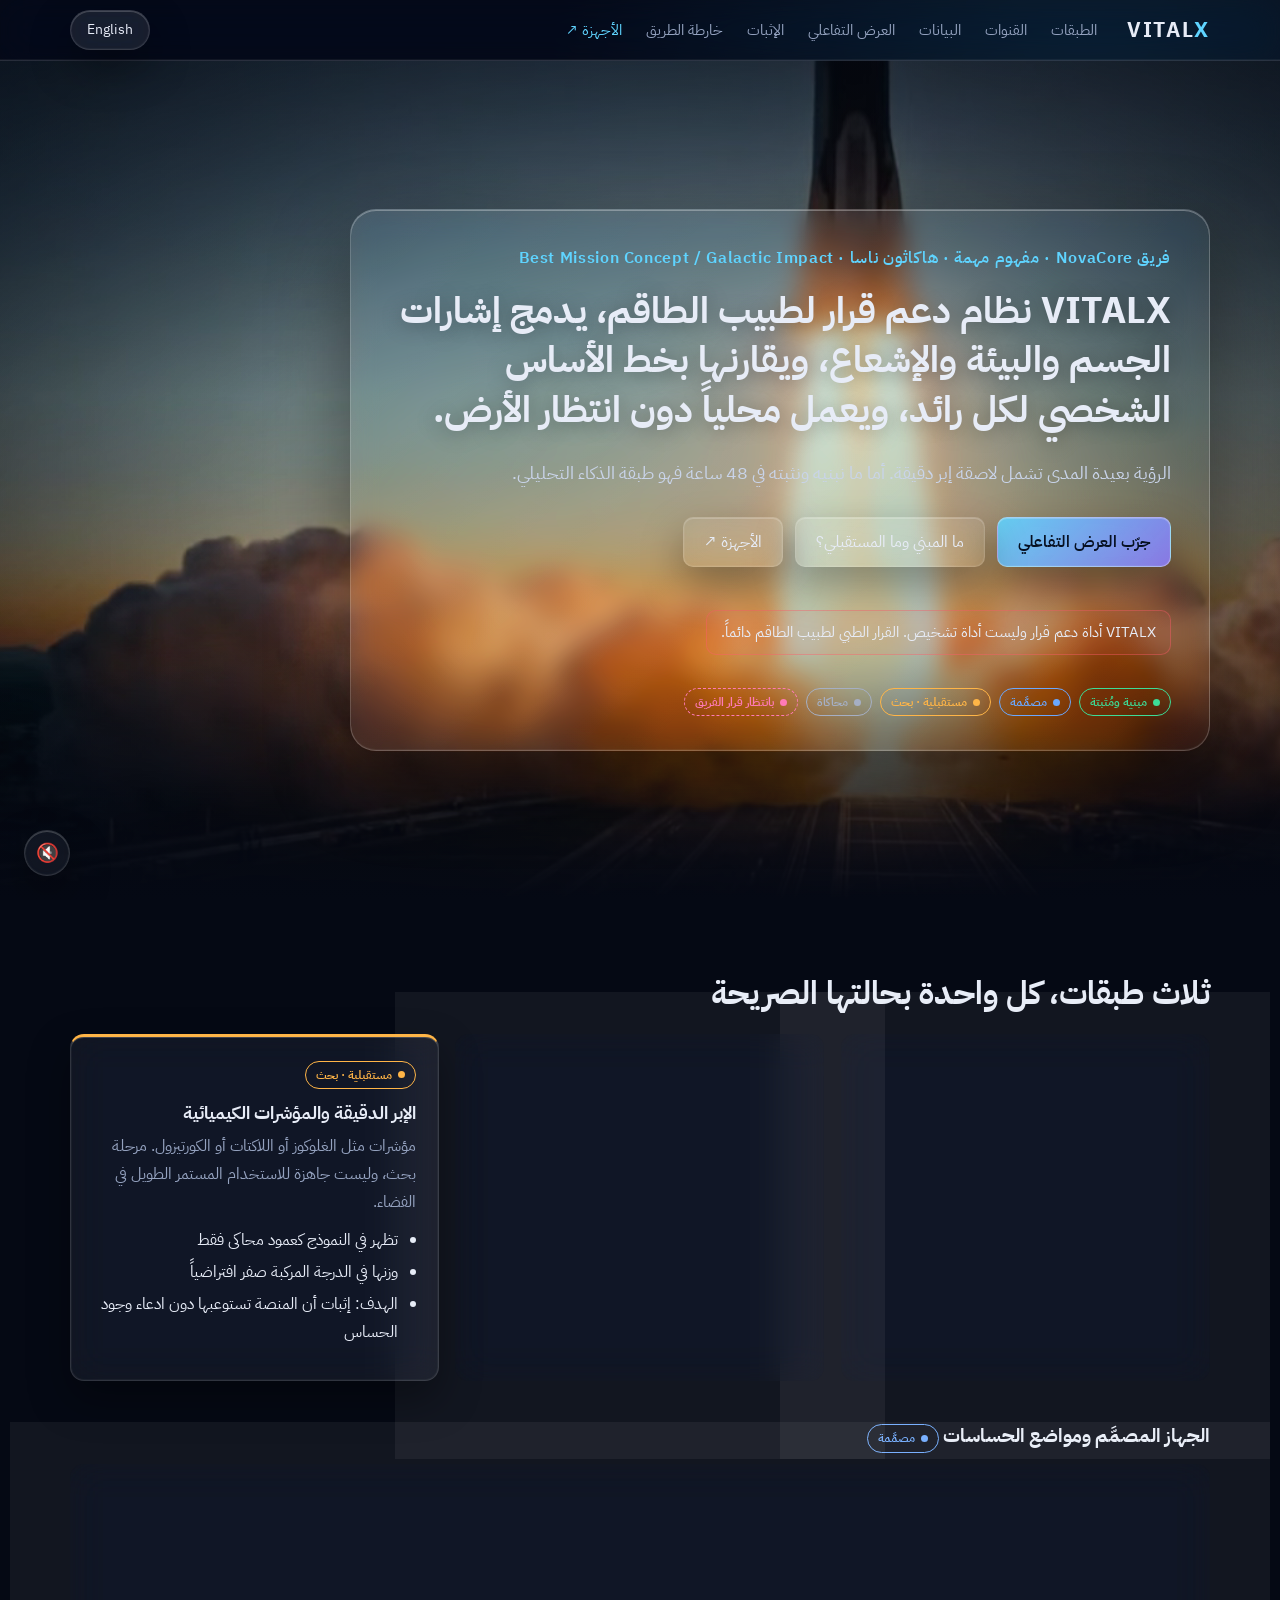
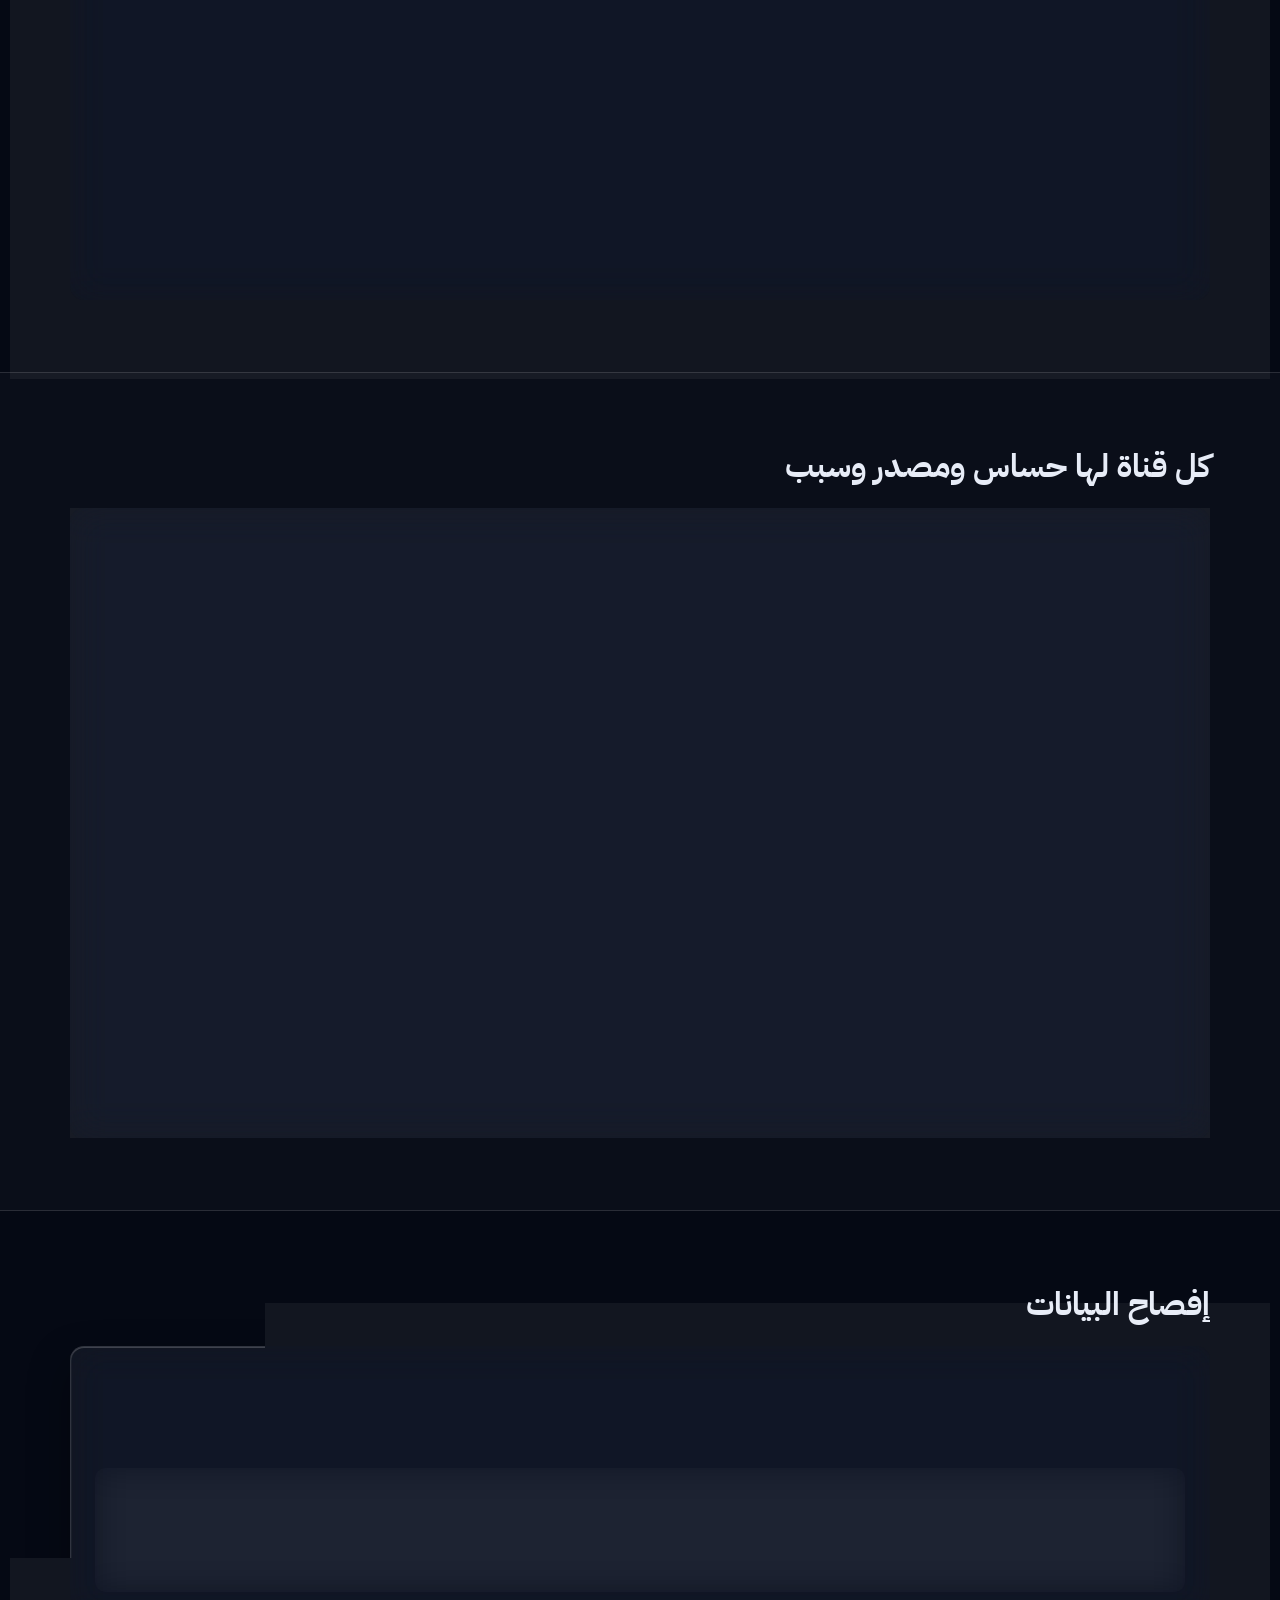
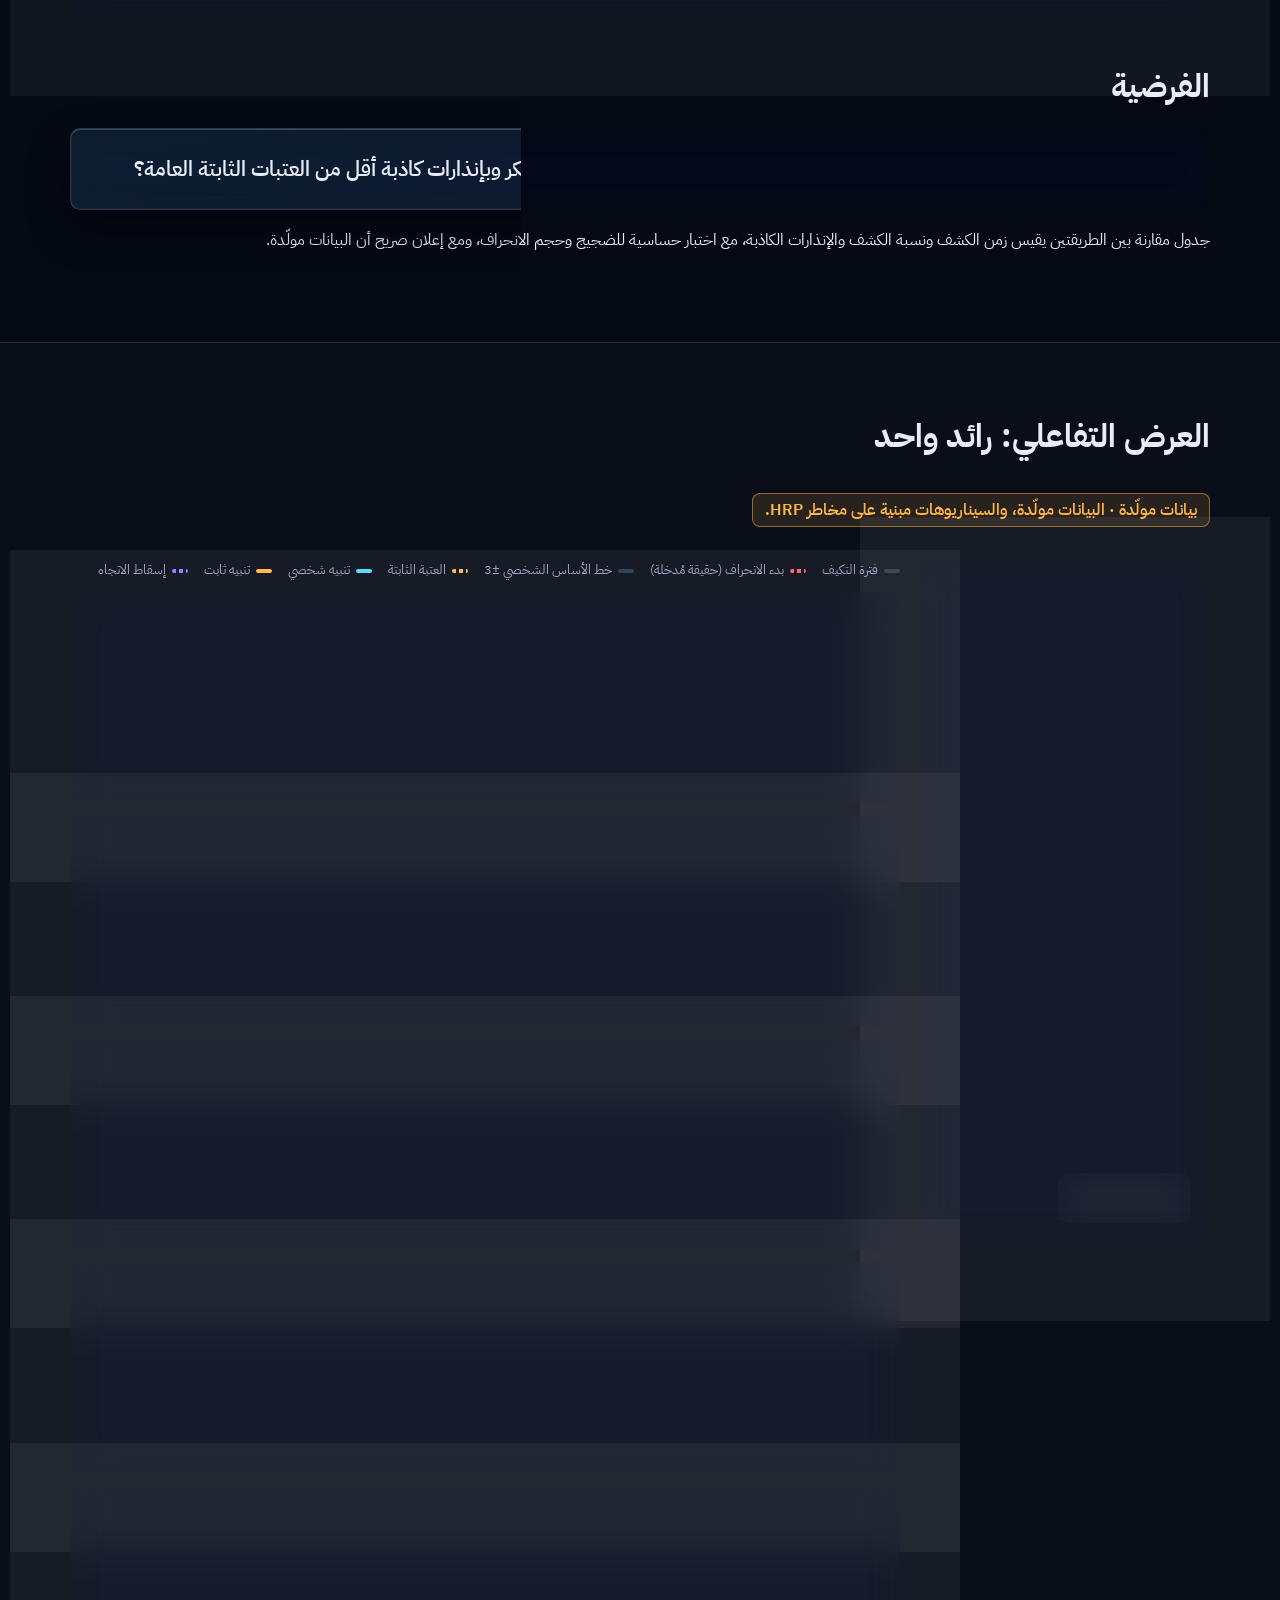
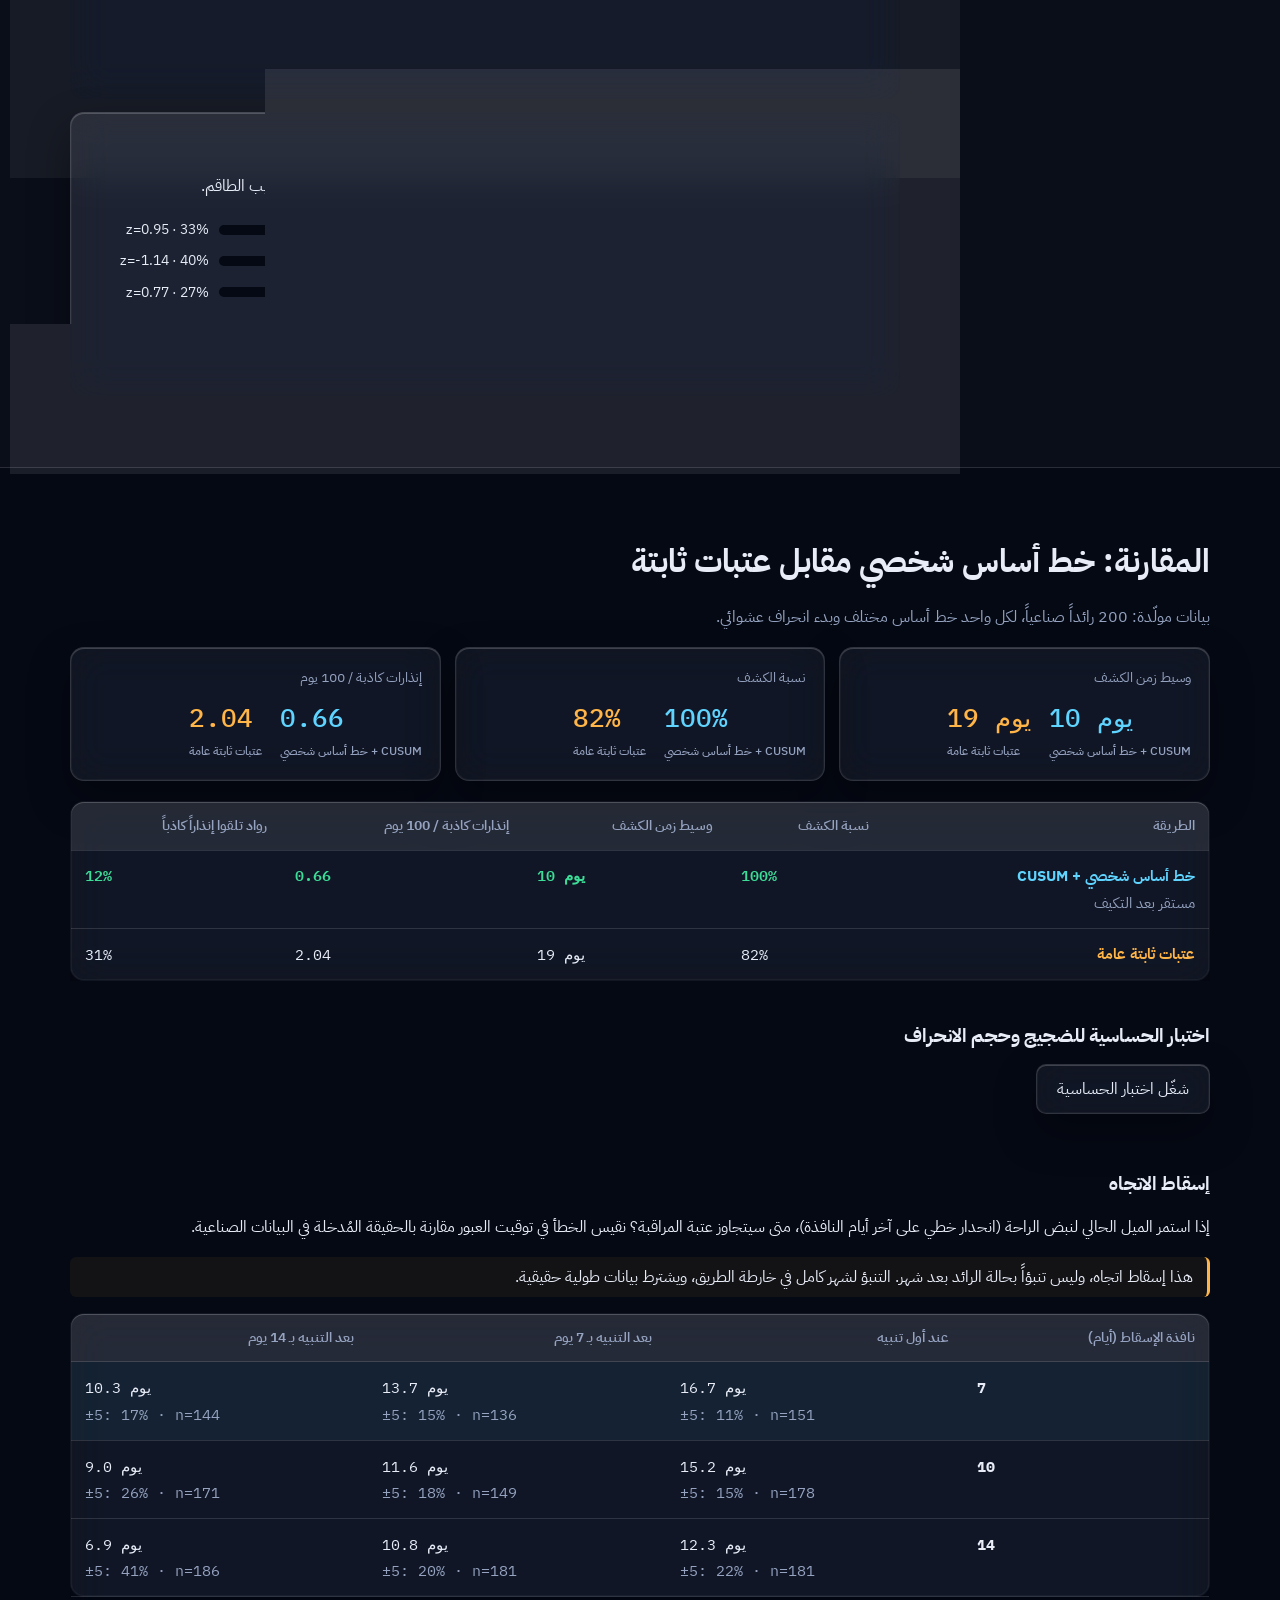
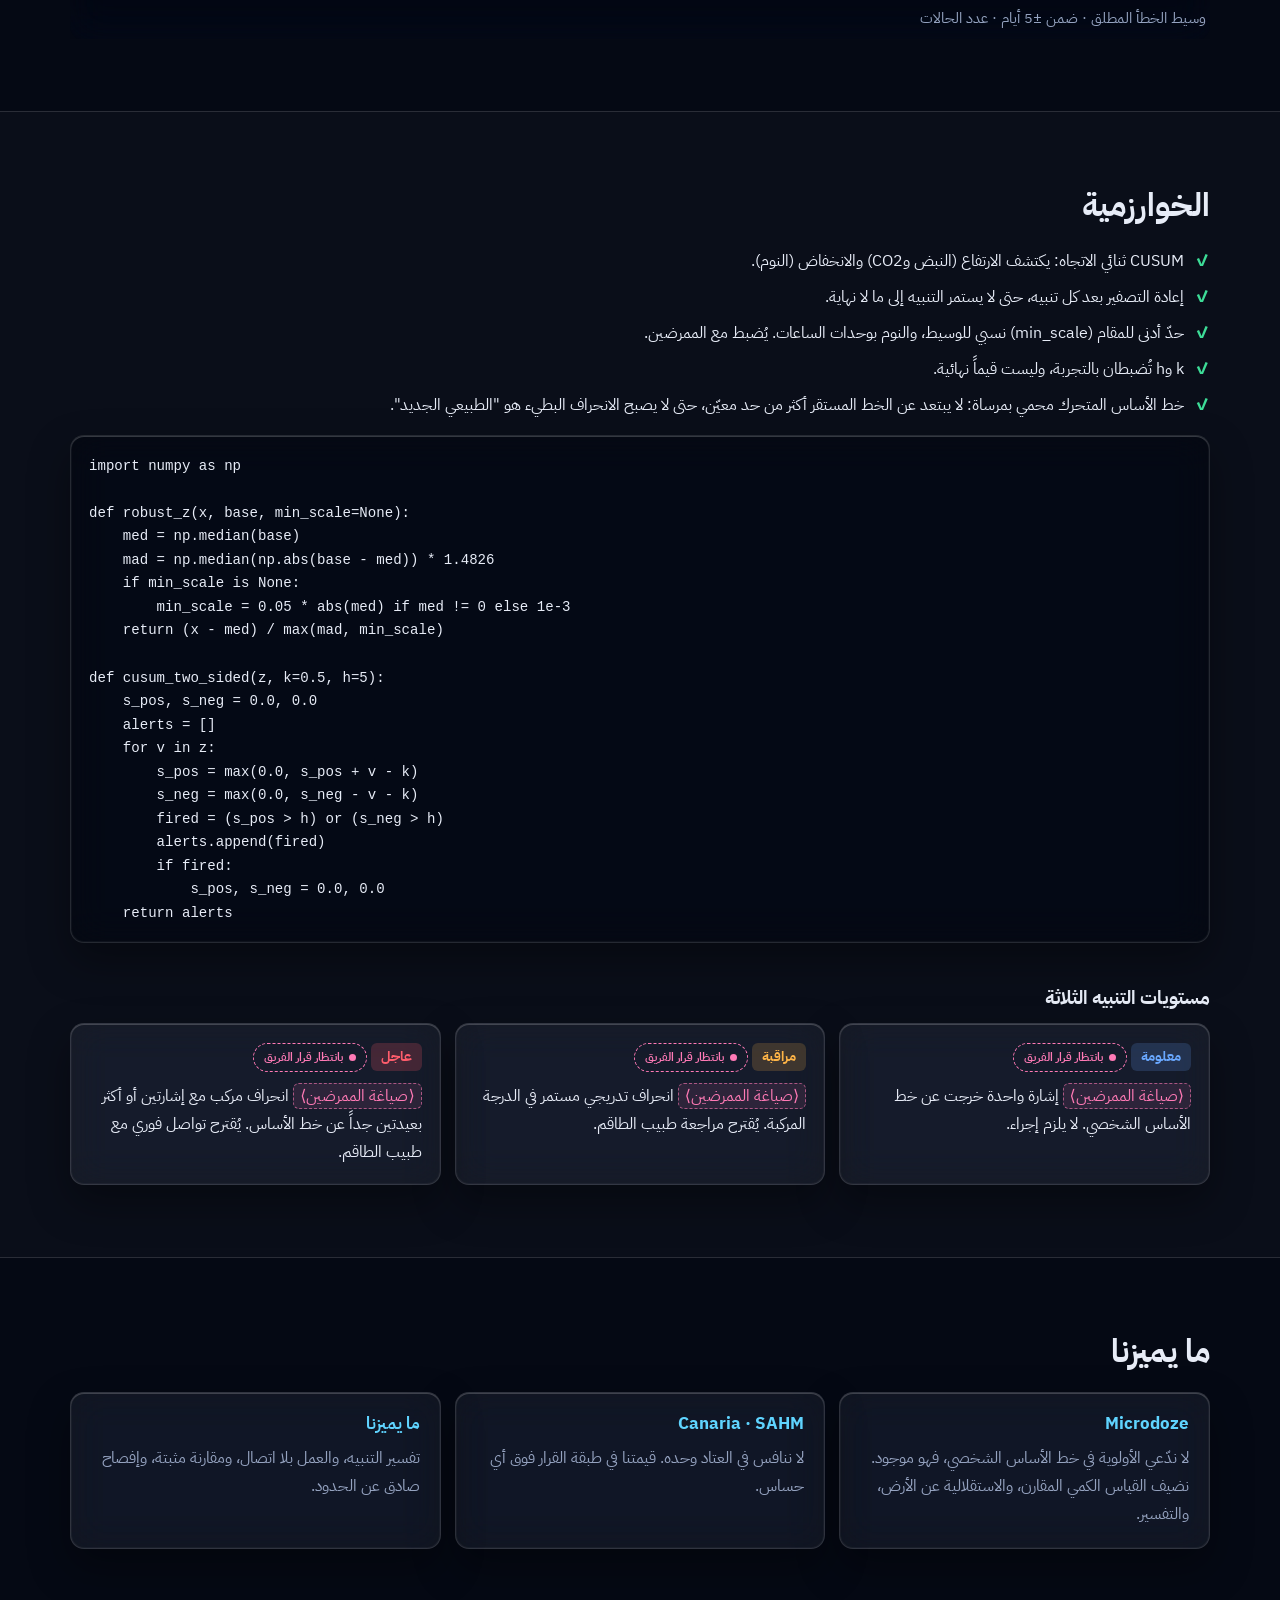
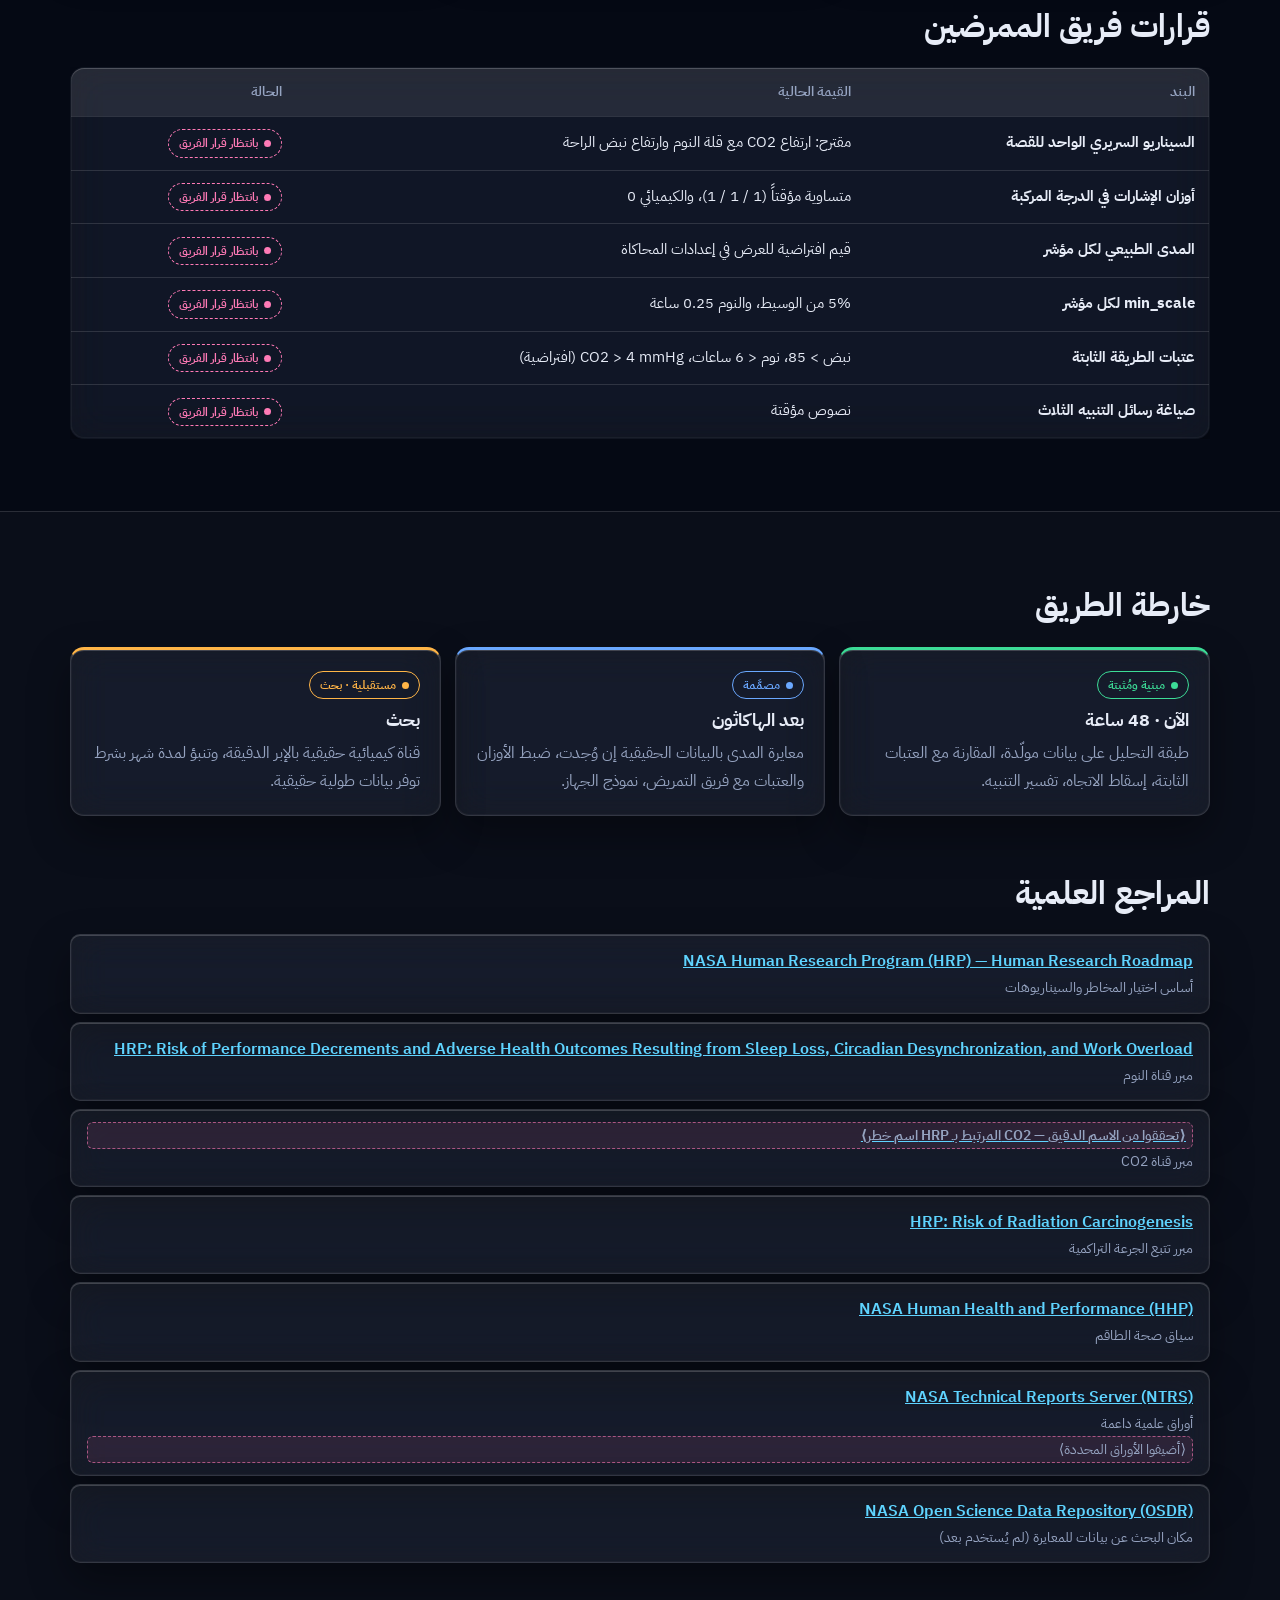
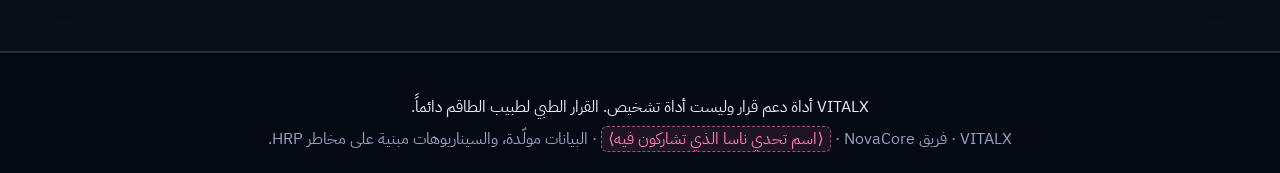
==== commit 682c4b36: "Organize static site files" ====
--- a/index.html
+++ b/index.html
@@ -7,10 +7,10 @@
 <link rel="preconnect" href="https://fonts.googleapis.com">
 <link rel="preconnect" href="https://fonts.gstatic.com" crossorigin>
 <link href="https://fonts.googleapis.com/css2?family=IBM+Plex+Sans+Arabic:wght@400;500;600;700&family=IBM+Plex+Mono:wght@400;500&display=swap" rel="stylesheet">
-<link rel="stylesheet" href="styles.css">
+<link rel="stylesheet" href="assets/css/styles.css">
 </head>
 <body>
-<!-- هيكل الصفحة فقط. كل النصوص تأتي من content.js -->
+<!-- هيكل الصفحة فقط. كل النصوص تأتي من assets/js/content.js -->
 <header class="topbar">
   <div class="wrap topbar-in">
     <a class="brand" href="#top">VITAL<span>X</span></a>
@@ -21,10 +21,10 @@
 
 <main id="top">
   <section class="hero">
-    <video class="hero-video" id="heroVideo" poster="media/vitalx-poster.jpg"
+    <video class="hero-video" id="heroVideo" poster="assets/media/vitalx-poster.jpg"
            autoplay muted loop playsinline preload="auto" aria-hidden="true">
-      <source src="media/vitalx-trailer.webm" type="video/webm">
-      <source src="media/vitalx-trailer.mp4" type="video/mp4">
+      <source src="assets/media/vitalx-trailer.webm" type="video/webm">
+      <source src="assets/media/vitalx-trailer.mp4" type="video/mp4">
     </video>
     <div class="hero-shade" aria-hidden="true"></div>
     <button class="sound-btn glass" id="soundBtn" type="button" aria-label="Sound on / off" aria-pressed="false">🔇</button>
@@ -144,9 +144,9 @@
   <p class="muted" id="footMeta"></p>
 </div></footer>
 
-<script src="content.js"></script>
-<script src="engine.js"></script>
-<script src="app.js"></script>
+<script src="assets/js/content.js"></script>
+<script src="assets/js/engine.js"></script>
+<script src="assets/js/app.js"></script>
 <script>
 // زر الصوت لفيديو الخلفية (يبدأ صامتاً لأن المتصفحات تمنع التشغيل التلقائي بالصوت)
 (() => {
--- a/assets/css/styles.css
+++ b/assets/css/styles.css
@@ -0,0 +1,219 @@
+/* VITALX — التصميم. الألوان كلها متغيرات هنا في :root */
+:root {
+  --bg: #050914;
+  --bg-alt: rgba(255,255,255,.025);
+  --panel: rgba(255,255,255,.055);
+  --panel-2: rgba(255,255,255,.085);
+  --line: rgba(255,255,255,.13);
+  /* النمط الزجاجي */
+  --glass-blur: blur(18px) saturate(150%);
+  --glass-edge: inset 0 1px 0 rgba(255,255,255,.16), inset 0 0 0 1px rgba(255,255,255,.04);
+  --glass-shadow: 0 18px 40px rgba(0,0,0,.35);
+  --text: #e7ecf7;
+  --muted: #95a3c0;
+  --accent: #5fd4ff;
+  --accent-2: #8b7bff;
+  --built: #3ddc97;
+  --designed: #6aa8ff;
+  --future: #ffb547;
+  --simulated: #a5afc4;
+  --pending: #ff7ab6;
+  --danger: #ff5d6c;
+  --personal: #5fd4ff;
+  --fixed: #ffb547;
+  --radius: 14px;
+  --font: "IBM Plex Sans Arabic", "Segoe UI", Tahoma, system-ui, sans-serif;
+  --mono: "IBM Plex Mono", ui-monospace, Consolas, monospace;
+  color-scheme: dark;
+}
+
+* { box-sizing: border-box; }
+html { scroll-behavior: smooth; }
+body {
+  margin: 0; background: var(--bg); color: var(--text);
+  font-family: var(--font); font-size: 16px; line-height: 1.75;
+  -webkit-font-smoothing: antialiased;
+}
+/* أضواء ثابتة خلف الصفحة حتى يظهر الزجاج */
+body::before { content: ""; position: fixed; inset: 0; z-index: -1; pointer-events: none; background:
+  radial-gradient(900px 600px at 85% 10%, rgba(95,212,255,.16), transparent 60%),
+  radial-gradient(800px 600px at 5% 45%, rgba(139,123,255,.15), transparent 60%),
+  radial-gradient(900px 700px at 70% 95%, rgba(61,220,151,.08), transparent 60%),
+  var(--bg); }
+
+/* سطح زجاجي مشترك */
+.glass, .layer, .device, .tbl, .disclosure, .dataset, .hypo, .controls, .panel, .explain, .kpi,
+.alert-card, .diff-card, .road, .refs li, .btn, .lang-btn, .code {
+  background: var(--panel);
+  -webkit-backdrop-filter: var(--glass-blur); backdrop-filter: var(--glass-blur);
+  border: 1px solid var(--line);
+  box-shadow: var(--glass-edge), var(--glass-shadow);
+}
+a { color: var(--accent); }
+.wrap { max-width: 1180px; margin: 0 auto; padding: 0 20px; }
+h1, h2, h3 { line-height: 1.35; margin: 0 0 .6em; }
+h2 { font-size: clamp(1.4rem, 2.6vw, 2rem); }
+h3 { font-size: 1.2rem; margin-top: 2.2em; }
+.muted { color: var(--muted); }
+
+/* شريط علوي */
+.topbar { position: sticky; top: 0; z-index: 20; background: rgba(8,14,30,.35); -webkit-backdrop-filter: var(--glass-blur); backdrop-filter: var(--glass-blur); border-bottom: 1px solid var(--line); box-shadow: inset 0 -1px 0 rgba(255,255,255,.05); }
+.topbar-in { display: flex; align-items: center; gap: 20px; height: 60px; }
+.brand { font-weight: 700; font-size: 1.3rem; letter-spacing: .08em; color: var(--text); text-decoration: none; direction: ltr; }
+.brand span { color: var(--accent); }
+#nav { display: flex; gap: 4px; flex: 1; overflow-x: auto; scrollbar-width: none; }
+#nav a { color: var(--muted); text-decoration: none; padding: 6px 10px; border-radius: 8px; white-space: nowrap; font-size: .95rem; }
+#nav a:hover { color: var(--text); background: var(--panel); }
+.lang-btn { background: var(--panel-2); color: var(--text); border: 1px solid var(--line); border-radius: 999px; padding: 6px 16px; font: inherit; font-size: .9rem; cursor: pointer; }
+.lang-btn:hover { border-color: var(--accent); }
+
+/* البطل */
+.hero { position: relative; overflow: hidden; min-height: calc(100vh - 60px); min-height: calc(100svh - 60px);
+  display: flex; align-items: center; padding: 70px 0; margin-top: -1px; }
+.hero-video { position: absolute; inset: 0; width: 100%; height: 100%; object-fit: cover; z-index: 0; background: #000; }
+.hero-shade { position: absolute; inset: 0; z-index: 0; pointer-events: none; background:
+  linear-gradient(180deg, rgba(5,9,20,.55) 0%, rgba(5,9,20,.15) 40%, rgba(5,9,20,.25) 70%, var(--bg) 100%),
+  radial-gradient(70% 80% at 50% 50%, transparent 40%, rgba(5,9,20,.5) 100%); }
+.hero .hero-glass { position: relative; z-index: 1; width: min(860px, calc(100% - 40px)); margin-inline-start: max(20px, calc((100% - 1180px) / 2 + 20px));
+  padding: 34px 38px; border-radius: 26px;
+  background: linear-gradient(135deg, rgba(255,255,255,.10), rgba(255,255,255,.02));
+  -webkit-backdrop-filter: blur(12px) saturate(160%); backdrop-filter: blur(12px) saturate(160%);
+  border: 1px solid rgba(255,255,255,.2);
+  box-shadow: inset 0 1px 0 rgba(255,255,255,.3), inset 0 -1px 0 rgba(255,255,255,.05), 0 30px 80px rgba(0,0,0,.45); }
+.hero .hero-glass h1 { font-size: clamp(1.5rem, 3vw, 2.3rem); text-shadow: 0 2px 20px rgba(0,0,0,.35); }
+.hero .lede { color: #c9d4ea; }
+.sound-btn { position: absolute; z-index: 2; bottom: 24px; inset-inline-end: 24px; width: 46px; height: 46px; border-radius: 50%;
+  color: var(--text); font-size: 1.15rem; cursor: pointer; display: grid; place-items: center; }
+.sound-btn:hover { border-color: var(--accent); }
+.kicker { color: var(--accent); font-weight: 600; letter-spacing: .04em; margin: 0 0 14px; }
+.hero h1 { font-size: clamp(1.6rem, 3.6vw, 2.7rem); font-weight: 700; max-width: 960px; }
+.lede { font-size: 1.15rem; color: var(--muted); max-width: 820px; }
+.hero-cta { display: flex; gap: 12px; flex-wrap: wrap; margin: 28px 0; }
+.btn { display: inline-block; padding: 10px 20px; border-radius: 10px; border: 1px solid var(--line); background: var(--panel); color: var(--text); text-decoration: none; font: inherit; cursor: pointer; }
+.btn:hover { border-color: var(--accent); }
+.btn.primary { background: linear-gradient(135deg, rgba(95,212,255,.9), rgba(139,123,255,.85)); color: #061021; border: 1px solid rgba(255,255,255,.35); font-weight: 600; }
+.btn[disabled] { opacity: .6; cursor: wait; }
+.disclaimer { display: inline-block; border: 1px solid rgba(255,93,108,.4); background: rgba(255,93,108,.08); padding: 8px 14px; border-radius: 10px; font-size: .95rem; }
+.legend-status { display: flex; gap: 8px; flex-wrap: wrap; margin-top: 18px; }
+
+/* شارات الحالة */
+.chip { display: inline-flex; align-items: center; gap: 6px; font-size: .78rem; font-weight: 600; padding: 2px 10px; border-radius: 999px; border: 1px solid currentColor; white-space: nowrap; line-height: 1.8; }
+.chip::before { content: ""; width: 7px; height: 7px; border-radius: 50%; background: currentColor; }
+.s-built { color: var(--built); } .s-designed { color: var(--designed); } .s-future { color: var(--future); }
+.s-simulated { color: var(--simulated); } .s-pending { color: var(--pending); border-style: dashed; }
+.ph { color: var(--pending); background: rgba(255,122,182,.1); border: 1px dashed rgba(255,122,182,.6); border-radius: 6px; padding: 0 6px; }
+
+.sec { padding: 72px 0; }
+.sec.alt { background: var(--bg-alt); border-block: 1px solid var(--line); }
+
+/* الطبقات */
+.layers { display: grid; grid-template-columns: repeat(3, 1fr); gap: 16px; }
+.layer { background: var(--panel); border: 1px solid var(--line); border-radius: var(--radius); padding: 22px; border-top: 3px solid var(--c); }
+.layer h3 { margin: 12px 0 6px; font-size: 1.15rem; }
+.layer p { color: var(--muted); margin: 0 0 10px; }
+.layer ul { margin: 0; padding-inline-start: 18px; }
+.layer li { margin: 4px 0; }
+
+.device { display: grid; grid-template-columns: 1.1fr 1fr; gap: 24px; align-items: center; background: var(--panel); border: 1px solid var(--line); border-radius: var(--radius); padding: 20px; }
+#deviceSvg { width: 100%; height: auto; }
+.device-list { margin: 0; padding: 0; list-style: none; counter-reset: d; }
+.device-list li { display: flex; gap: 10px; align-items: center; margin: 10px 0; flex-wrap: wrap; }
+.device-list .num { width: 26px; height: 26px; border-radius: 50%; display: grid; place-items: center; font-size: .8rem; font-weight: 700; color: #061021; flex: none; }
+
+/* جداول */
+.table-scroll { overflow-x: auto; }
+.tbl { width: 100%; border-collapse: collapse; background: var(--panel); border-radius: var(--radius); overflow: hidden; font-size: .95rem; }
+.tbl th, .tbl td { padding: 12px 14px; text-align: start; border-bottom: 1px solid var(--line); vertical-align: top; }
+.tbl th { background: var(--panel-2); color: var(--muted); font-weight: 600; font-size: .85rem; }
+.tbl tr:last-child td { border-bottom: 0; }
+.tbl .num { font-family: var(--mono); direction: ltr; unicode-bidi: isolate; }
+.tbl .win { color: var(--built); font-weight: 600; }
+.tbl tr.current td { background: rgba(95,212,255,.06); }
+
+/* البيانات */
+.disclosure { background: var(--panel); border: 1px solid var(--line); border-radius: var(--radius); padding: 24px; margin-bottom: 48px; }
+.disclosure .big { font-size: 1.35rem; font-weight: 700; margin: 0 0 8px; color: var(--future); }
+.dataset { margin-top: 16px; padding: 14px; border: 1px dashed var(--line); border-radius: 10px; }
+.hypo { margin: 0 0 14px; padding: 22px 24px; font-size: 1.3rem; font-weight: 600; background: linear-gradient(135deg, rgba(95,212,255,.10), rgba(139,123,255,.10)); border-inline-start: 4px solid var(--accent); border-radius: 10px; }
+
+/* العرض التفاعلي */
+.tag-synth { display: inline-block; background: rgba(255,181,71,.12); color: var(--future); border: 1px solid rgba(255,181,71,.5); border-radius: 8px; padding: 2px 12px; font-weight: 600; }
+.demo { display: grid; grid-template-columns: 290px 1fr; gap: 20px; margin-top: 16px; }
+.controls { background: var(--panel); border: 1px solid var(--line); border-radius: var(--radius); padding: 18px; align-self: start; position: sticky; top: 76px; }
+.ctl { margin-bottom: 16px; }
+.ctl label { display: flex; justify-content: space-between; gap: 8px; font-size: .9rem; color: var(--muted); margin-bottom: 4px; }
+.ctl label b { color: var(--text); font-family: var(--mono); font-weight: 500; }
+.ctl input[type=range] { width: 100%; accent-color: var(--accent); }
+.ctl select { width: 100%; background: var(--panel-2); color: var(--text); border: 1px solid var(--line); border-radius: 8px; padding: 8px; font: inherit; }
+.ctl.check label { justify-content: flex-start; align-items: flex-start; color: var(--text); cursor: pointer; }
+.ctl.check input { margin-top: 6px; accent-color: var(--accent); }
+.ctl-row { display: flex; gap: 8px; flex-wrap: wrap; }
+.charts { min-width: 0; }
+.panel { background: var(--panel); border: 1px solid var(--line); border-radius: var(--radius); padding: 10px 12px 4px; margin-bottom: 12px; }
+.panel-title { display: flex; justify-content: space-between; font-size: .9rem; color: var(--muted); padding: 0 4px; }
+.panel canvas { width: 100%; height: 170px; display: block; direction: ltr; }
+.chart-legend { display: flex; flex-wrap: wrap; gap: 6px 16px; font-size: .82rem; color: var(--muted); margin-bottom: 10px; }
+.chart-legend span { display: inline-flex; align-items: center; gap: 6px; }
+.chart-legend i { display: inline-block; width: 16px; height: 4px; border-radius: 2px; }
+.explain { background: var(--panel-2); border: 1px solid var(--line); border-radius: var(--radius); padding: 18px; }
+.explain h3 { margin: 0 0 10px; }
+.bars .bar { display: grid; grid-template-columns: 120px 1fr 120px; gap: 10px; align-items: center; margin: 6px 0; font-size: .9rem; }
+.bars .track { height: 10px; background: var(--bg); border-radius: 6px; overflow: hidden; }
+.bars .fill { height: 100%; background: linear-gradient(90deg, var(--accent), var(--accent-2)); }
+.lvl { display: inline-block; padding: 2px 10px; border-radius: 6px; font-weight: 700; font-size: .85rem; }
+.lvl-1 { background: rgba(106,168,255,.18); color: var(--designed); }
+.lvl-2 { background: rgba(255,181,71,.18); color: var(--future); }
+.lvl-3 { background: rgba(255,93,108,.2); color: var(--danger); }
+.facts { display: flex; flex-wrap: wrap; gap: 8px 22px; margin-top: 12px; font-size: .92rem; color: var(--muted); }
+.facts b { color: var(--text); }
+
+/* المؤشرات */
+.kpis { display: grid; grid-template-columns: repeat(3, 1fr); gap: 14px; margin: 16px 0 20px; }
+.kpi { background: var(--panel); border: 1px solid var(--line); border-radius: var(--radius); padding: 18px; }
+.kpi .lab { color: var(--muted); font-size: .88rem; }
+.kpi .vals { display: flex; gap: 18px; align-items: baseline; margin-top: 6px; flex-wrap: wrap; }
+.kpi .v { font-family: var(--mono); font-size: 1.6rem; font-weight: 500; direction: ltr; }
+.kpi .v small { font-size: .75rem; color: var(--muted); display: block; font-family: var(--font); }
+.kpi .v.p { color: var(--personal); } .kpi .v.f { color: var(--fixed); }
+.note { border-inline-start: 3px solid var(--future); padding: 6px 14px; background: rgba(255,181,71,.06); border-radius: 6px; }
+#sensOut { margin-top: 14px; }
+#sensBtn { margin-top: 4px; }
+
+/* الخوارزمية */
+.ticks { padding: 0; list-style: none; }
+.ticks li { padding-inline-start: 26px; position: relative; margin: 8px 0; }
+.ticks li::before { content: "✓"; position: absolute; inset-inline-start: 0; color: var(--built); font-weight: 700; }
+.code { background: rgba(3,6,14,.55); border: 1px solid var(--line); border-radius: var(--radius); padding: 18px; overflow-x: auto; font-family: var(--mono); font-size: .88rem; line-height: 1.6; text-align: left; }
+.alerts { display: grid; grid-template-columns: repeat(3, 1fr); gap: 14px; }
+.alert-card { background: var(--panel); border: 1px solid var(--line); border-radius: var(--radius); padding: 18px; }
+.alert-card p { margin: 10px 0 0; }
+
+.diff { display: grid; grid-template-columns: repeat(3, 1fr); gap: 14px; margin-bottom: 56px; }
+.diff-card { background: var(--panel); border: 1px solid var(--line); border-radius: var(--radius); padding: 20px; }
+.diff-card h3 { margin: 0 0 8px; color: var(--accent); font-size: 1.05rem; }
+.diff-card p { margin: 0; color: var(--muted); }
+
+.roadmap { display: grid; grid-template-columns: repeat(3, 1fr); gap: 14px; margin-bottom: 56px; }
+.road { background: var(--panel); border: 1px solid var(--line); border-radius: var(--radius); padding: 20px; border-top: 3px solid var(--c); }
+.road h3 { margin: 10px 0 6px; font-size: 1.1rem; }
+.road p { margin: 0; color: var(--muted); }
+.refs { padding: 0; list-style: none; }
+.refs li { background: var(--panel); border: 1px solid var(--line); border-radius: 10px; padding: 12px 16px; margin: 8px 0; }
+.refs a { font-weight: 600; direction: ltr; unicode-bidi: isolate; }
+.refs span { display: block; color: var(--muted); font-size: .9rem; }
+
+.foot { padding: 36px 0; border-top: 1px solid var(--line); text-align: center; }
+.foot p { margin: 4px 0; }
+
+@media (max-width: 900px) {
+  .layers, .alerts, .diff, .roadmap, .kpis { grid-template-columns: 1fr; }
+  .device { grid-template-columns: 1fr; }
+  .demo { grid-template-columns: 1fr; }
+  .controls { position: static; }
+  #nav { display: none; }
+  .bars .bar { grid-template-columns: 90px 1fr 90px; }
+  .hero { padding: 40px 0; min-height: 88svh; }
+  .hero .hero-glass { width: auto; padding: 26px 22px; border-radius: 20px; margin: 0 16px; }
+  .sound-btn { bottom: 14px; inset-inline-end: 14px; }
+  .wrap { padding: 0 16px; }
+}
